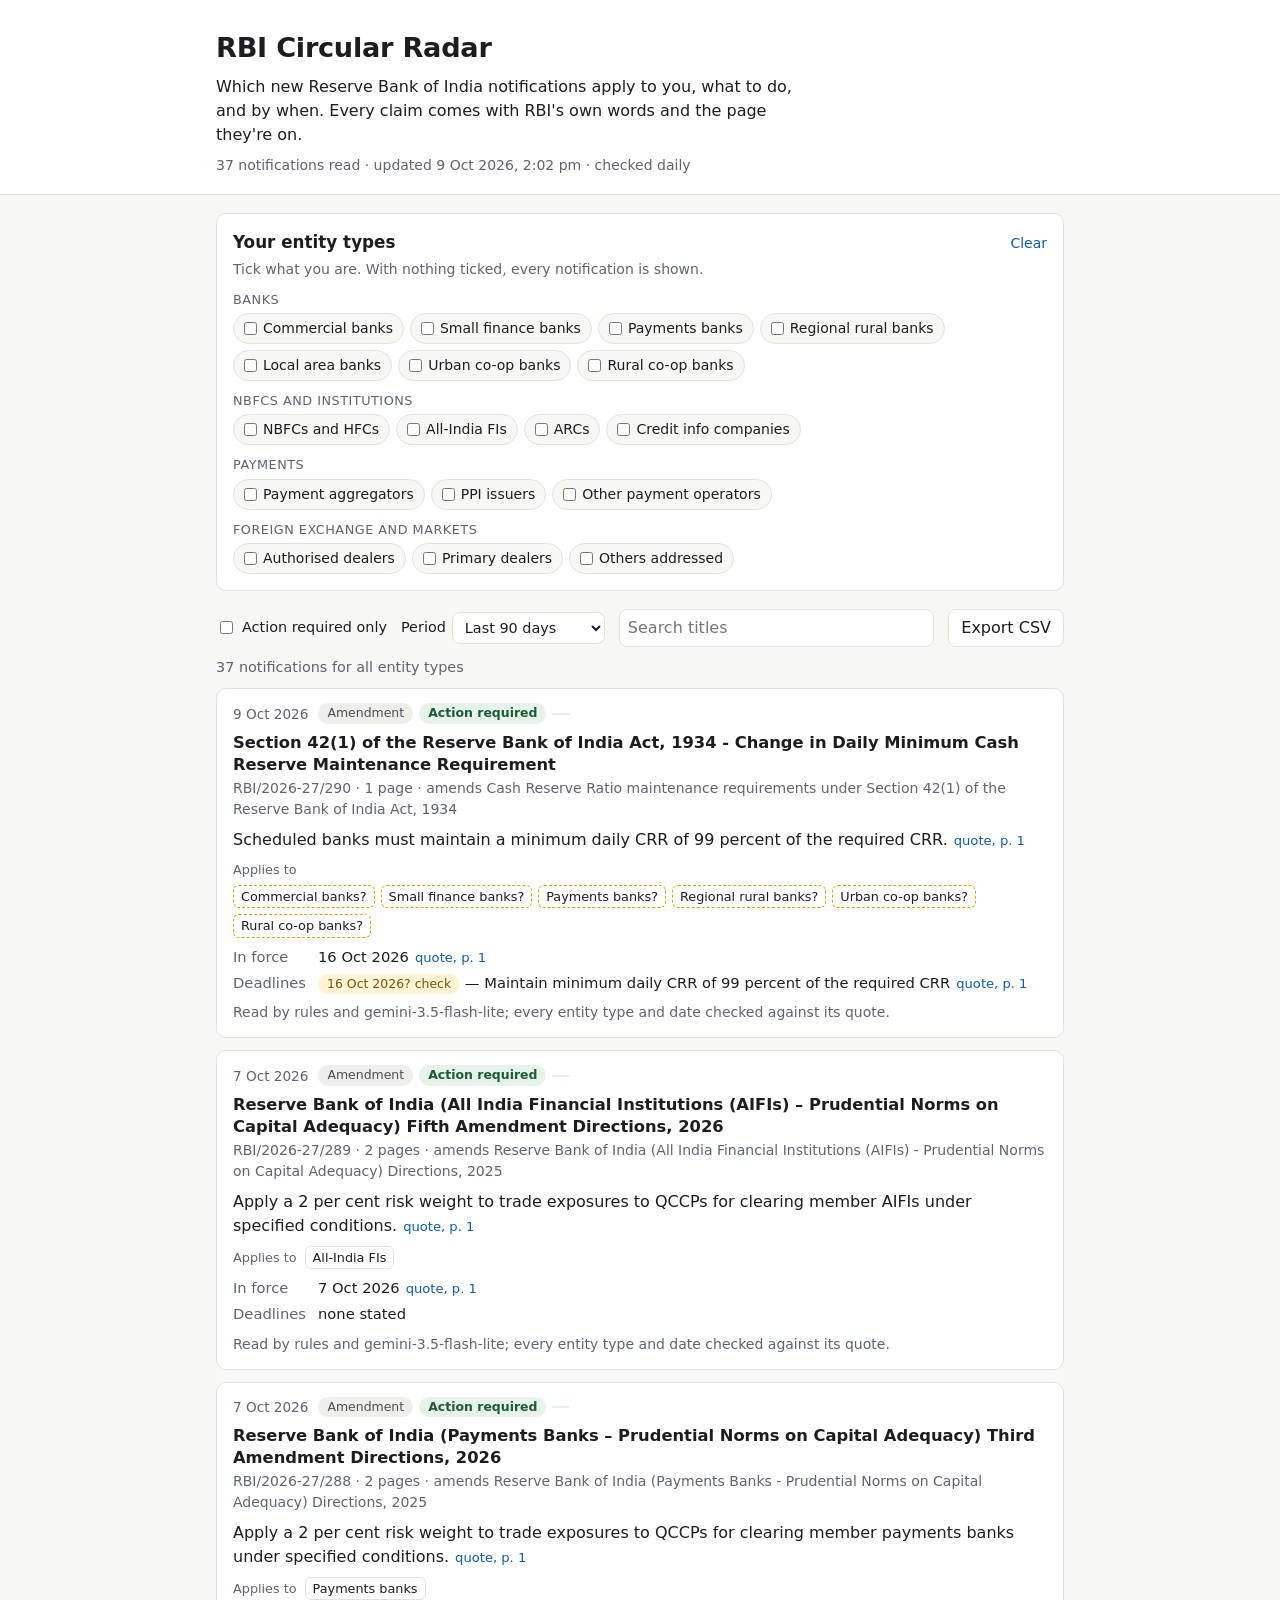
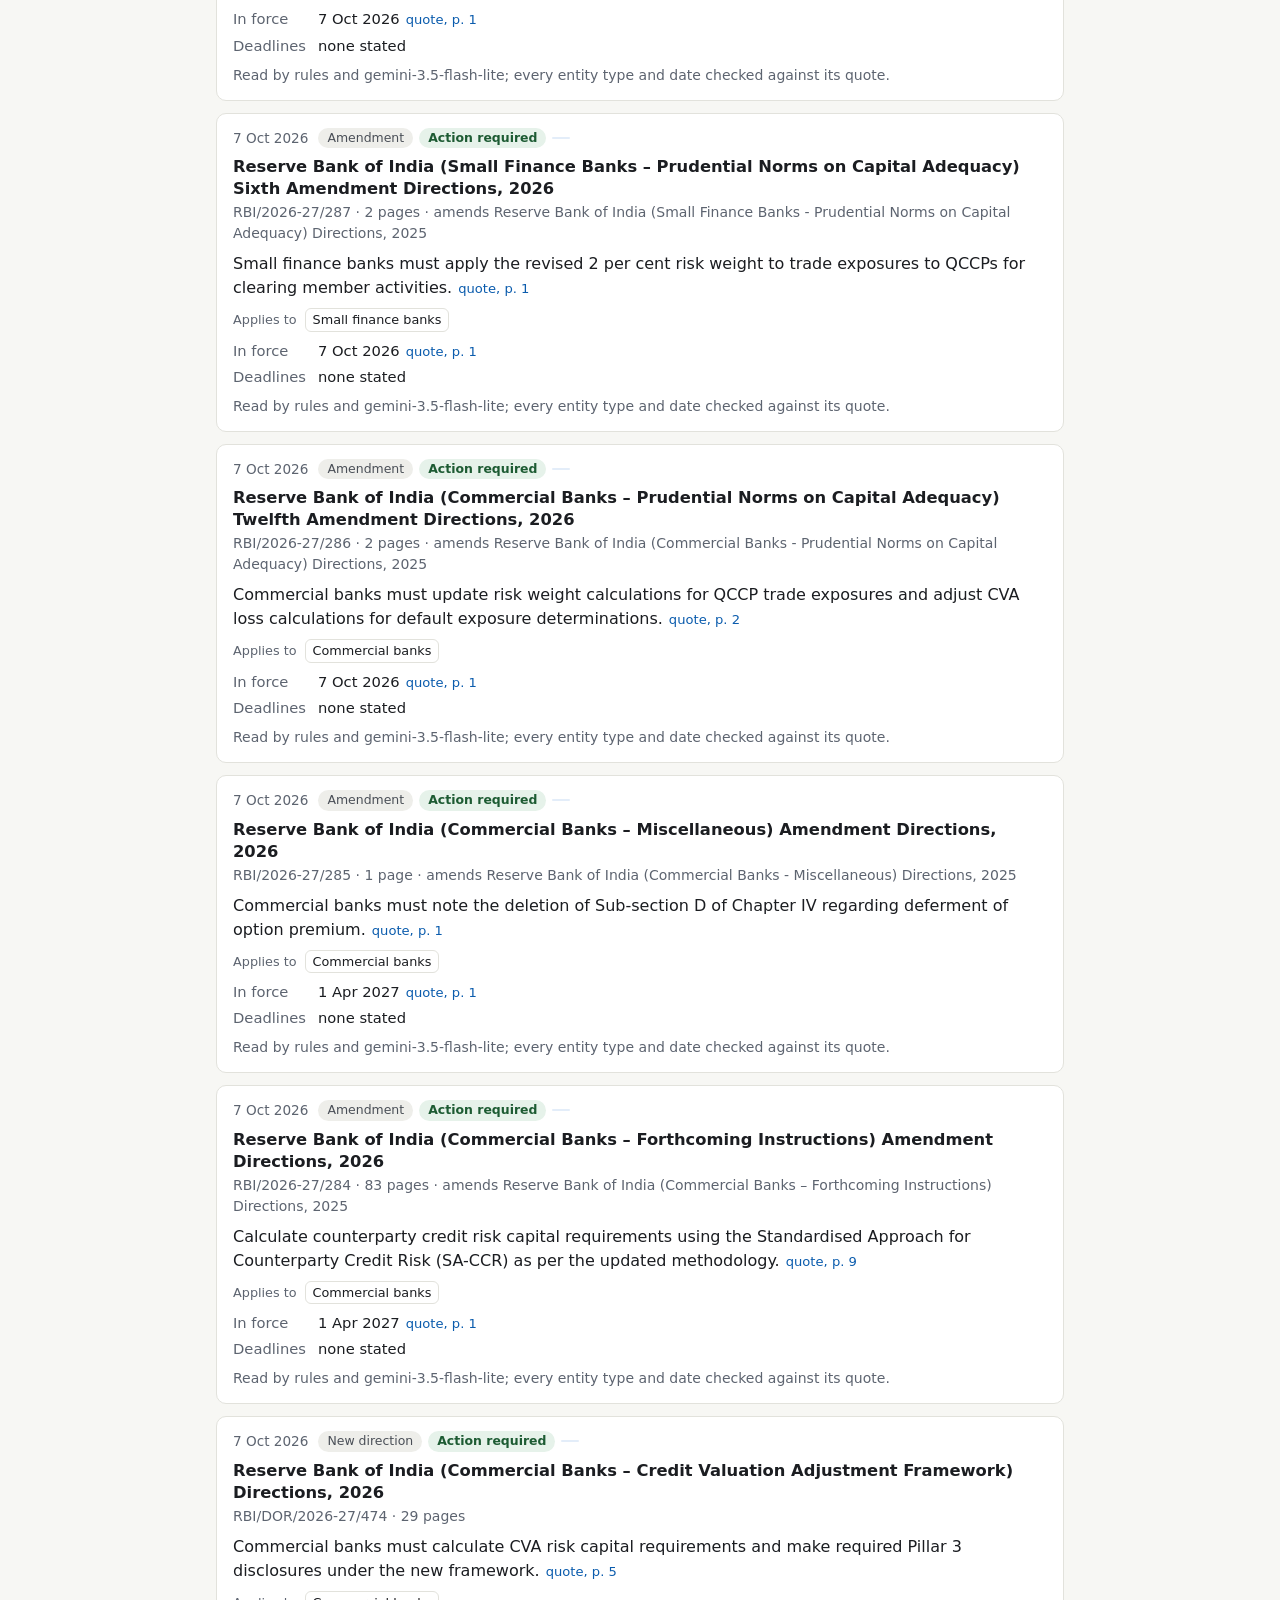
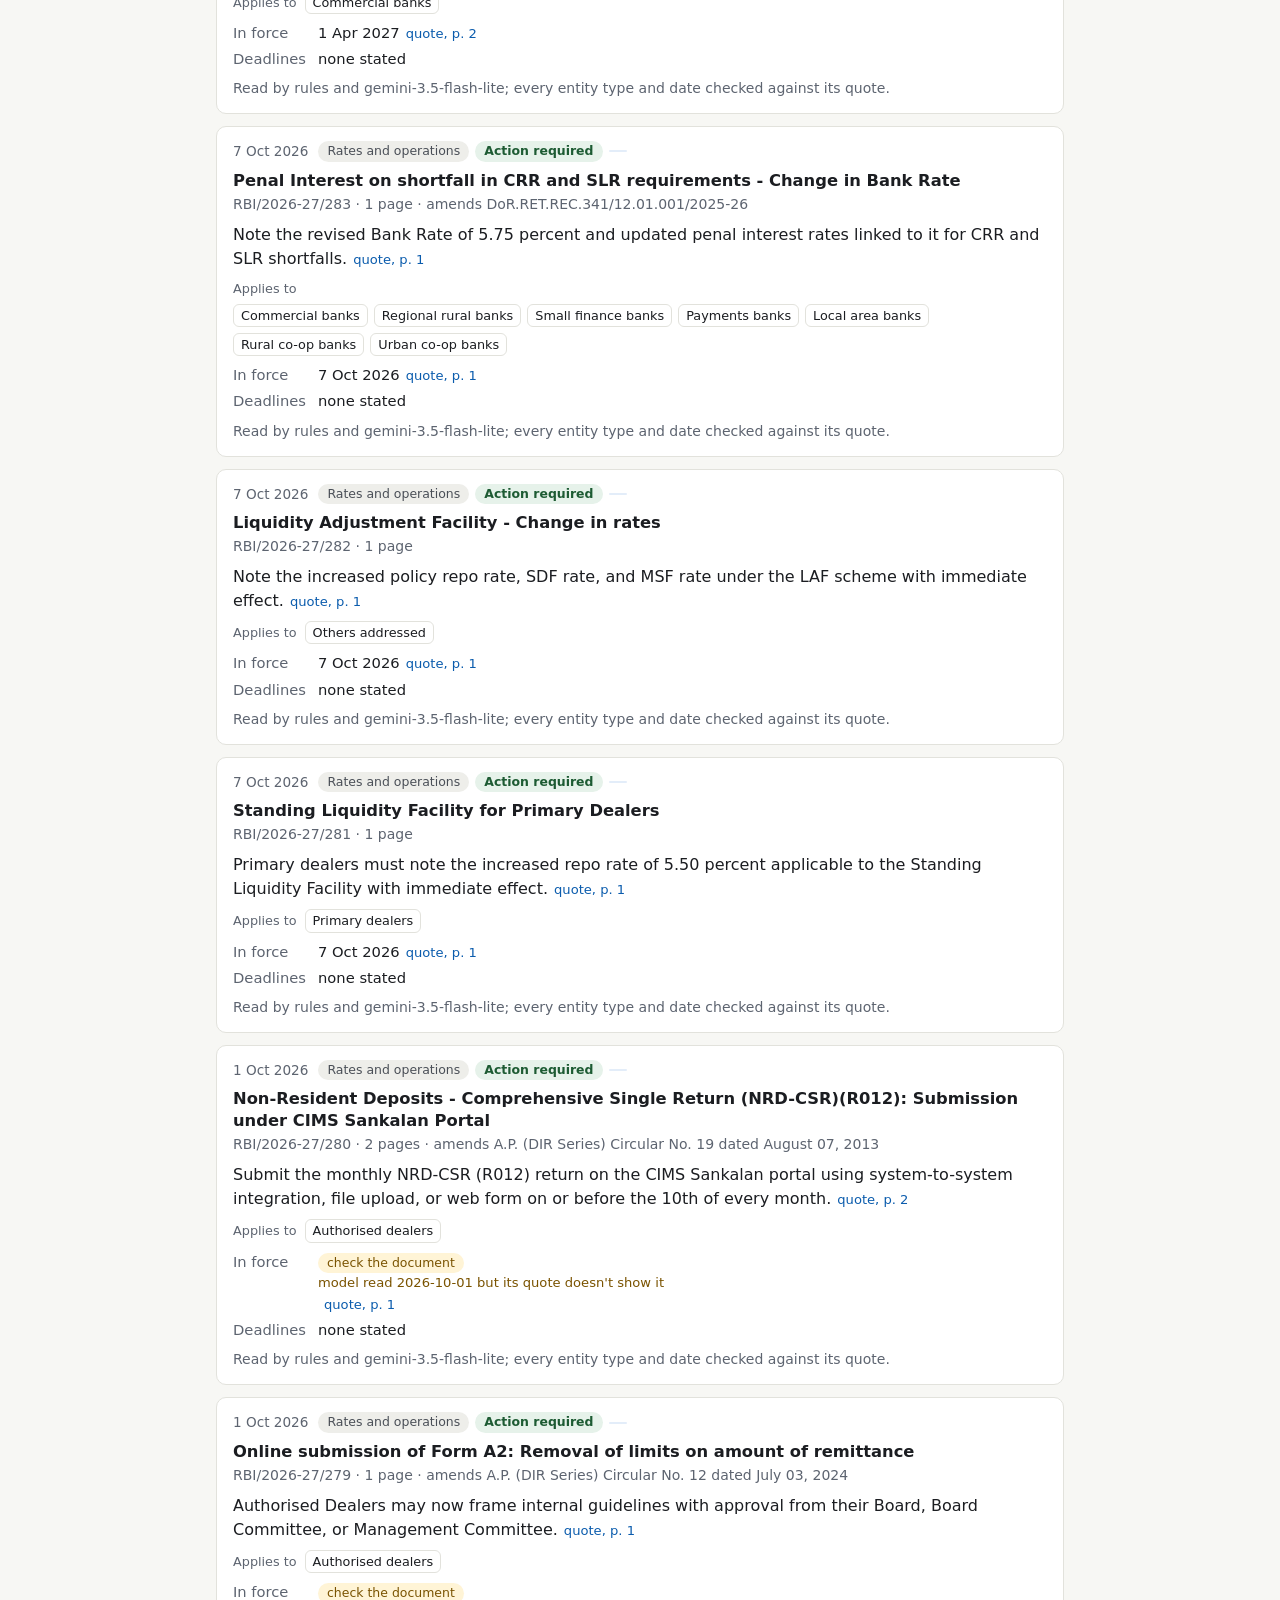
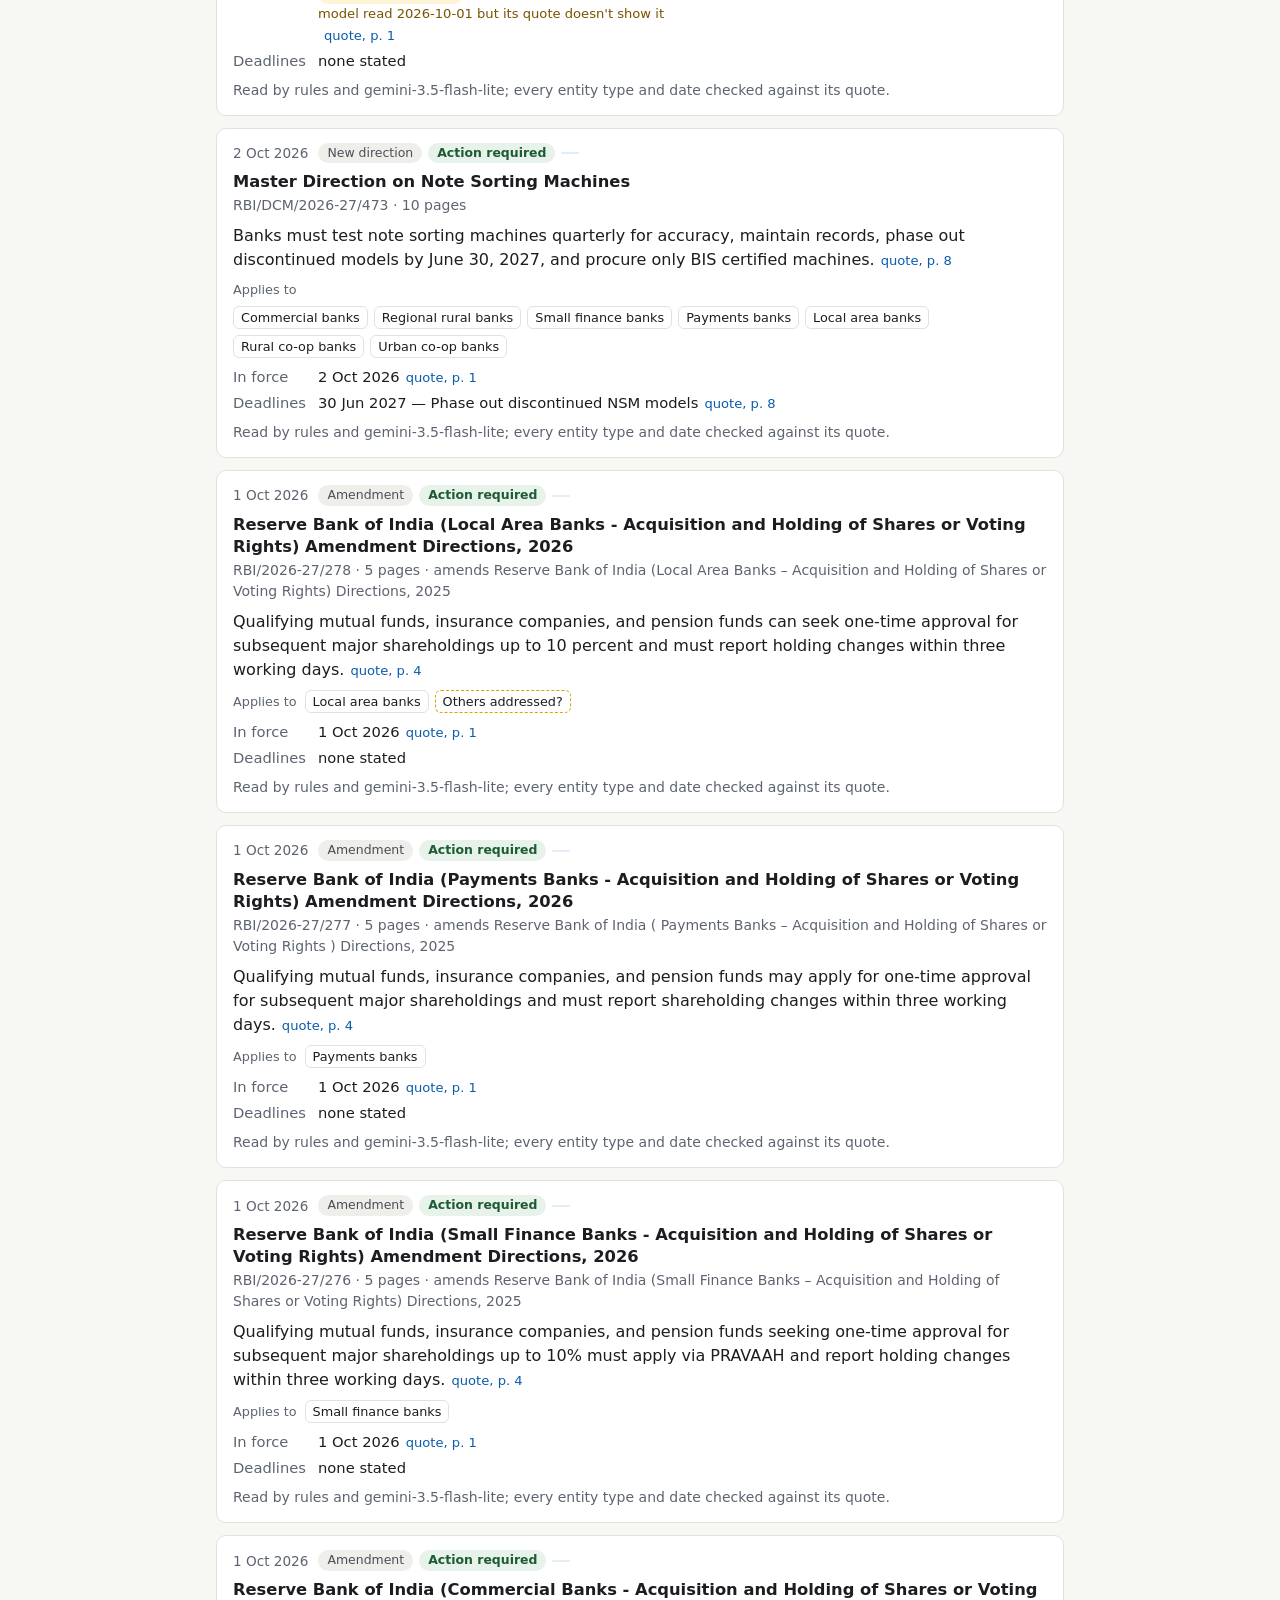
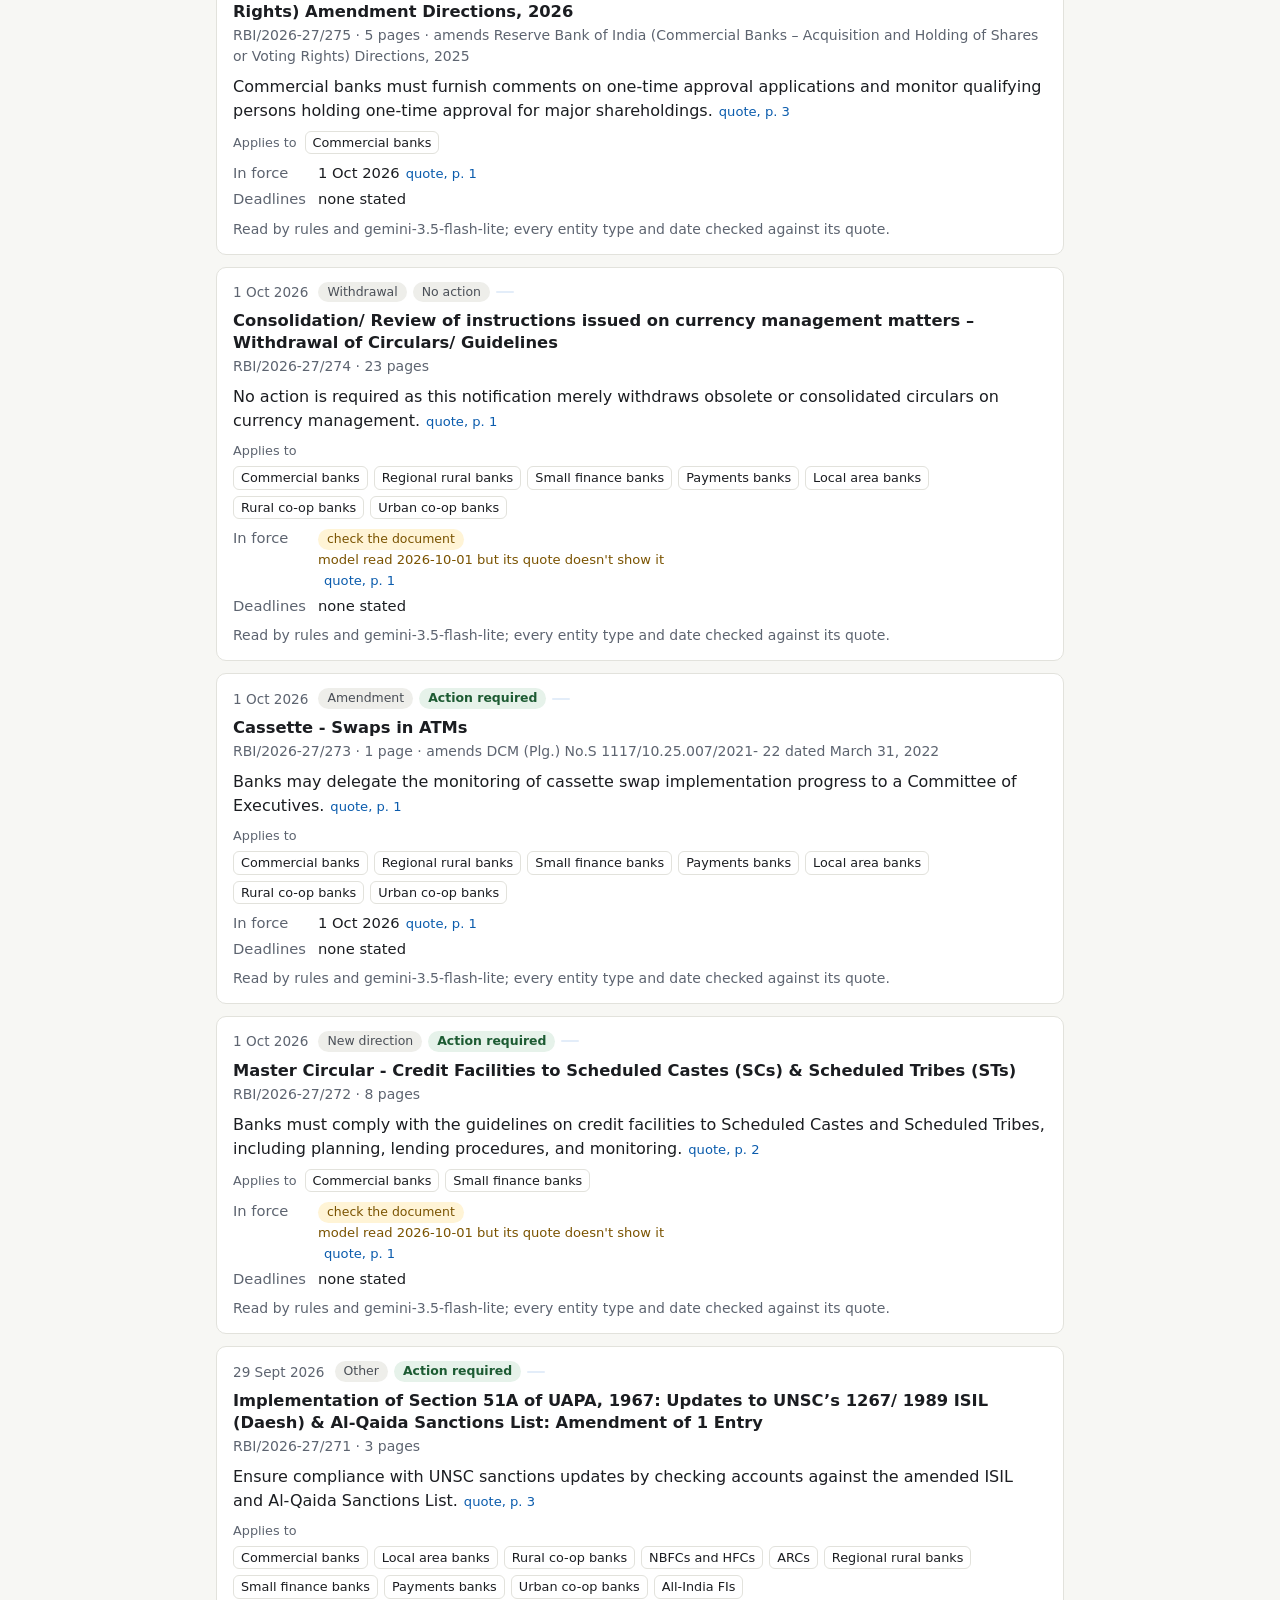
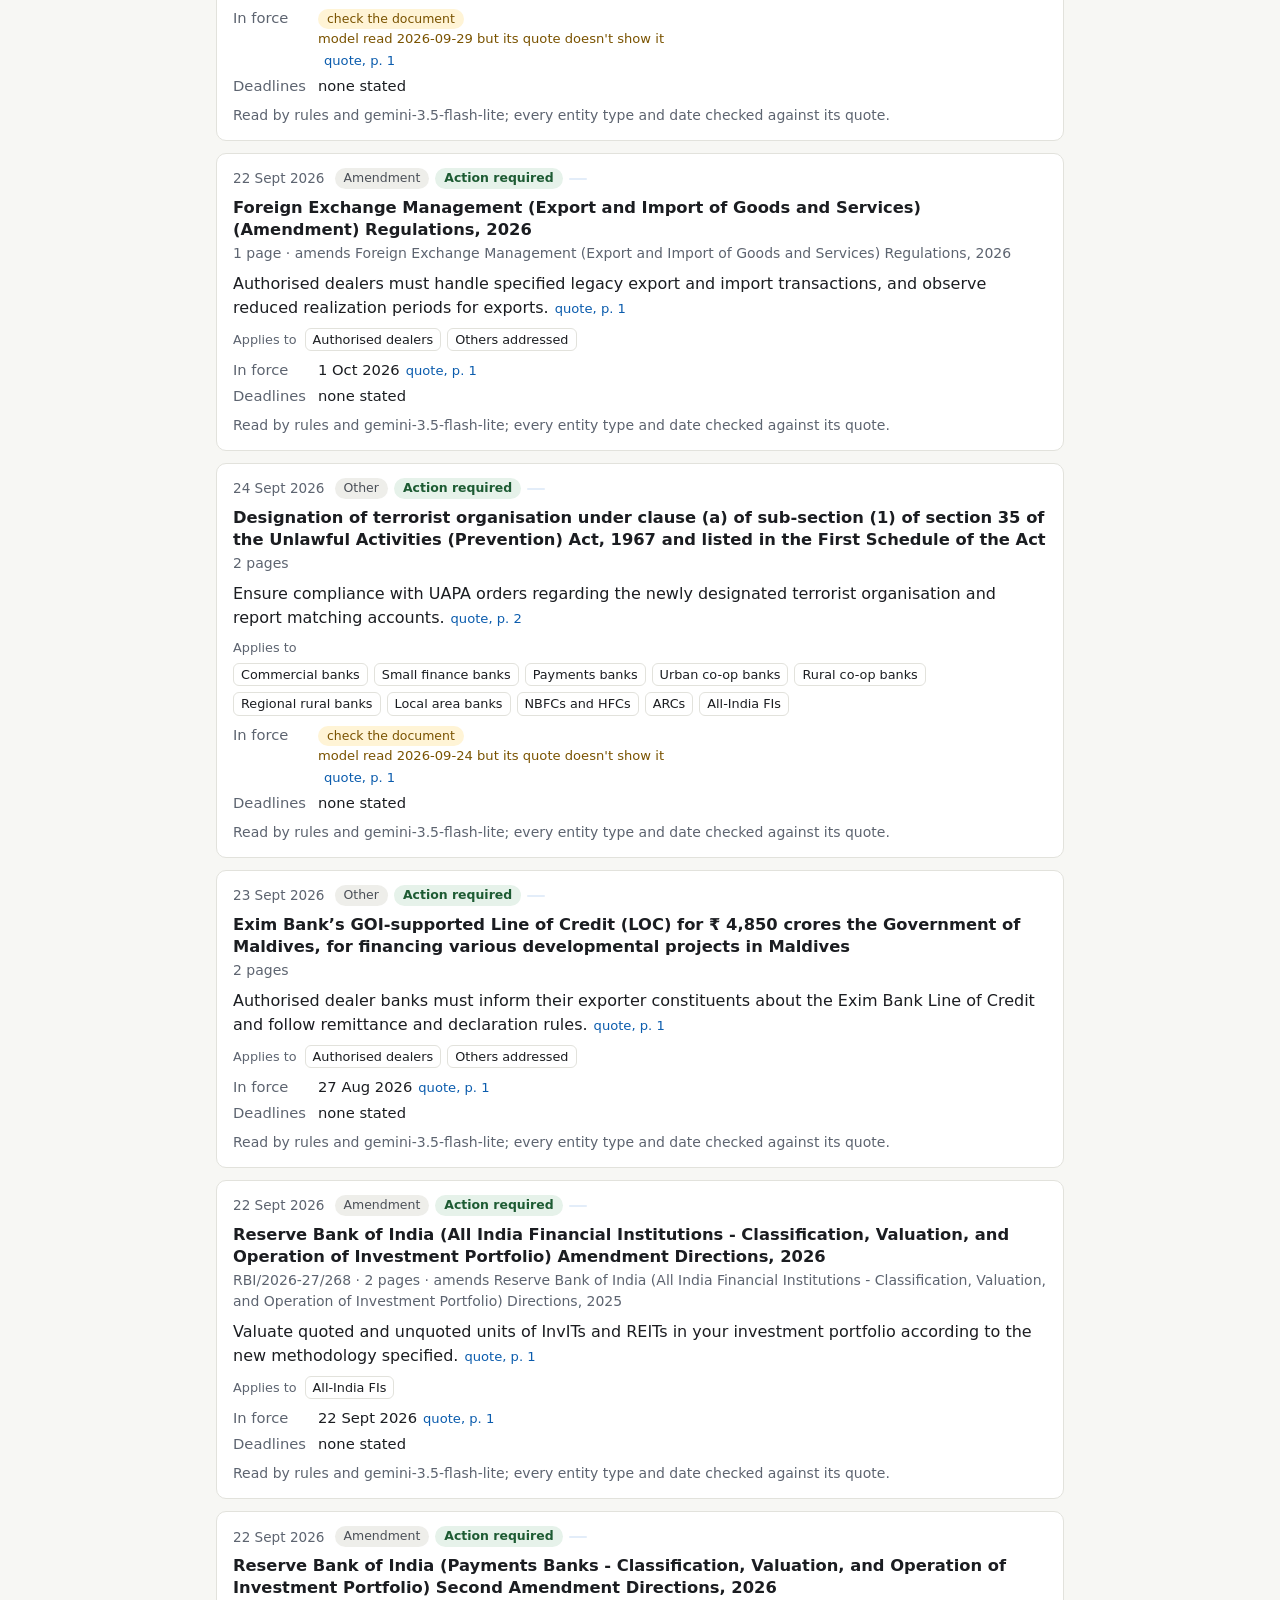
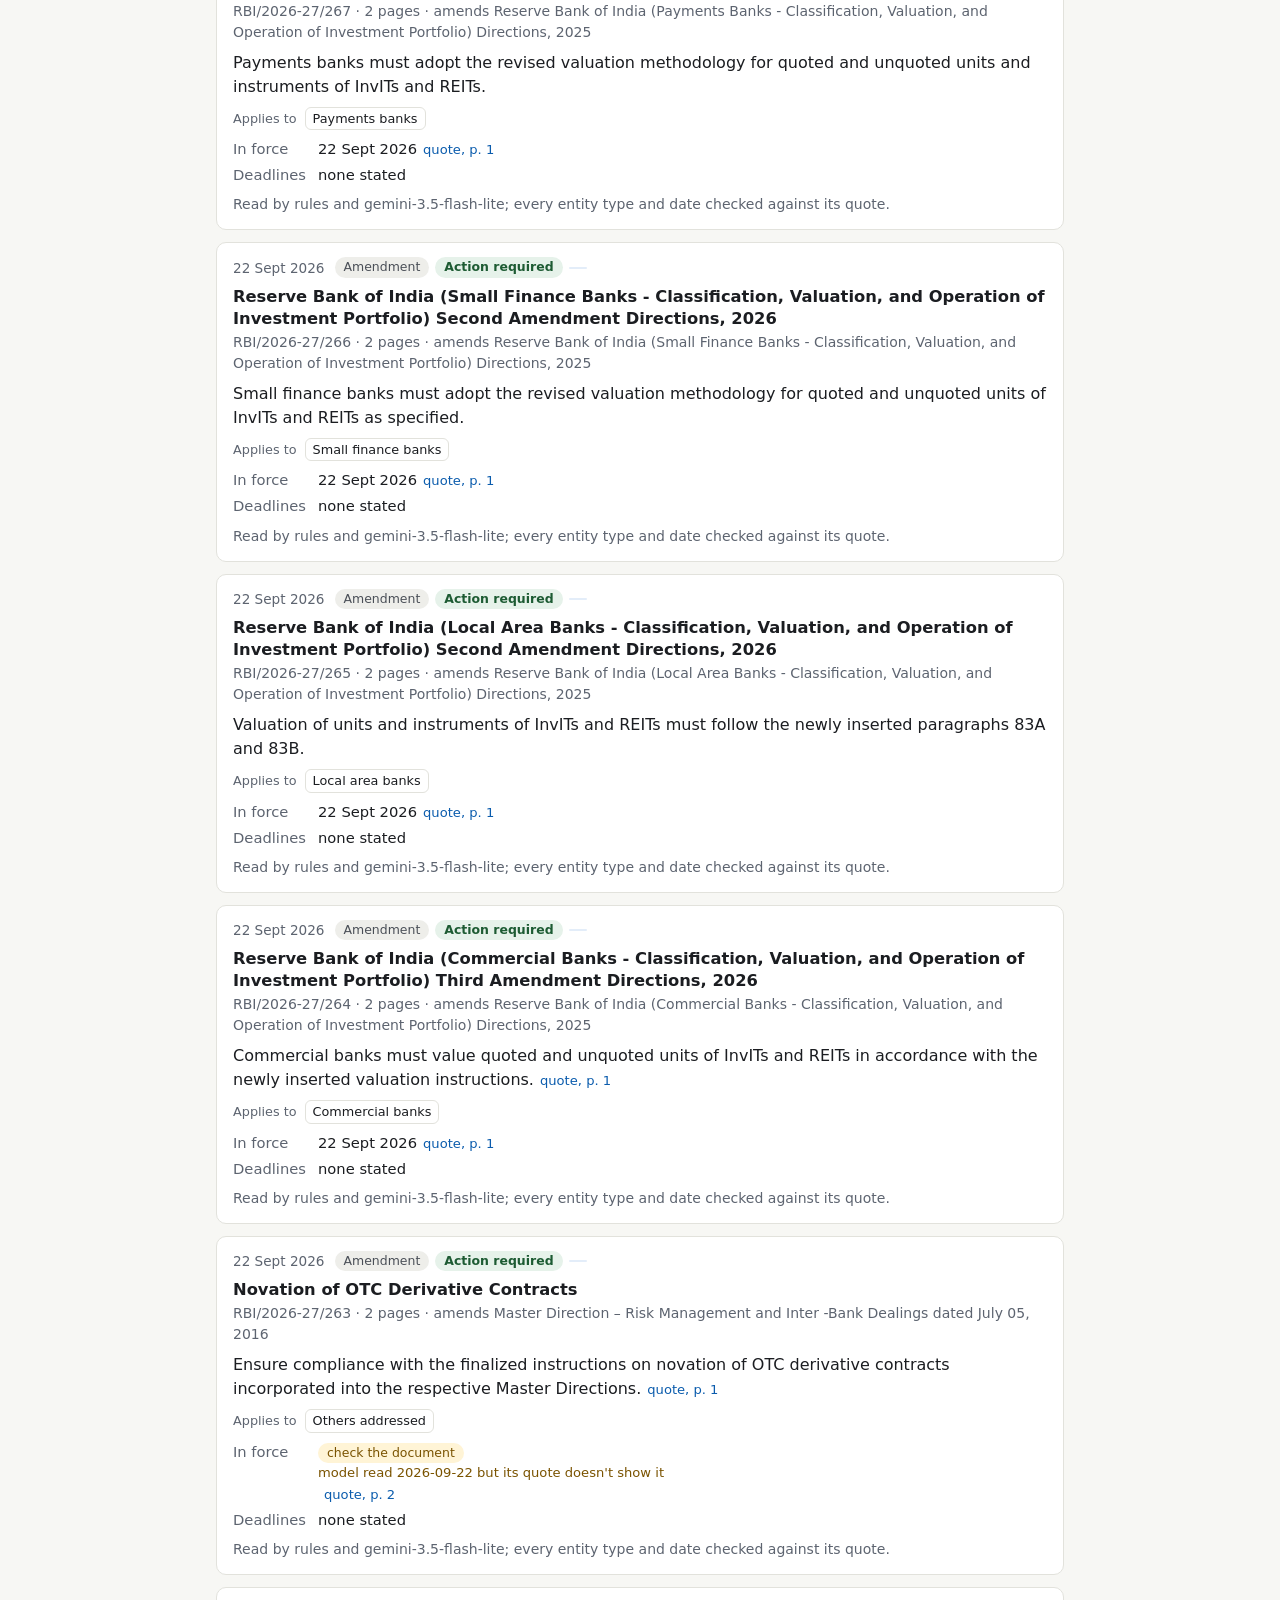
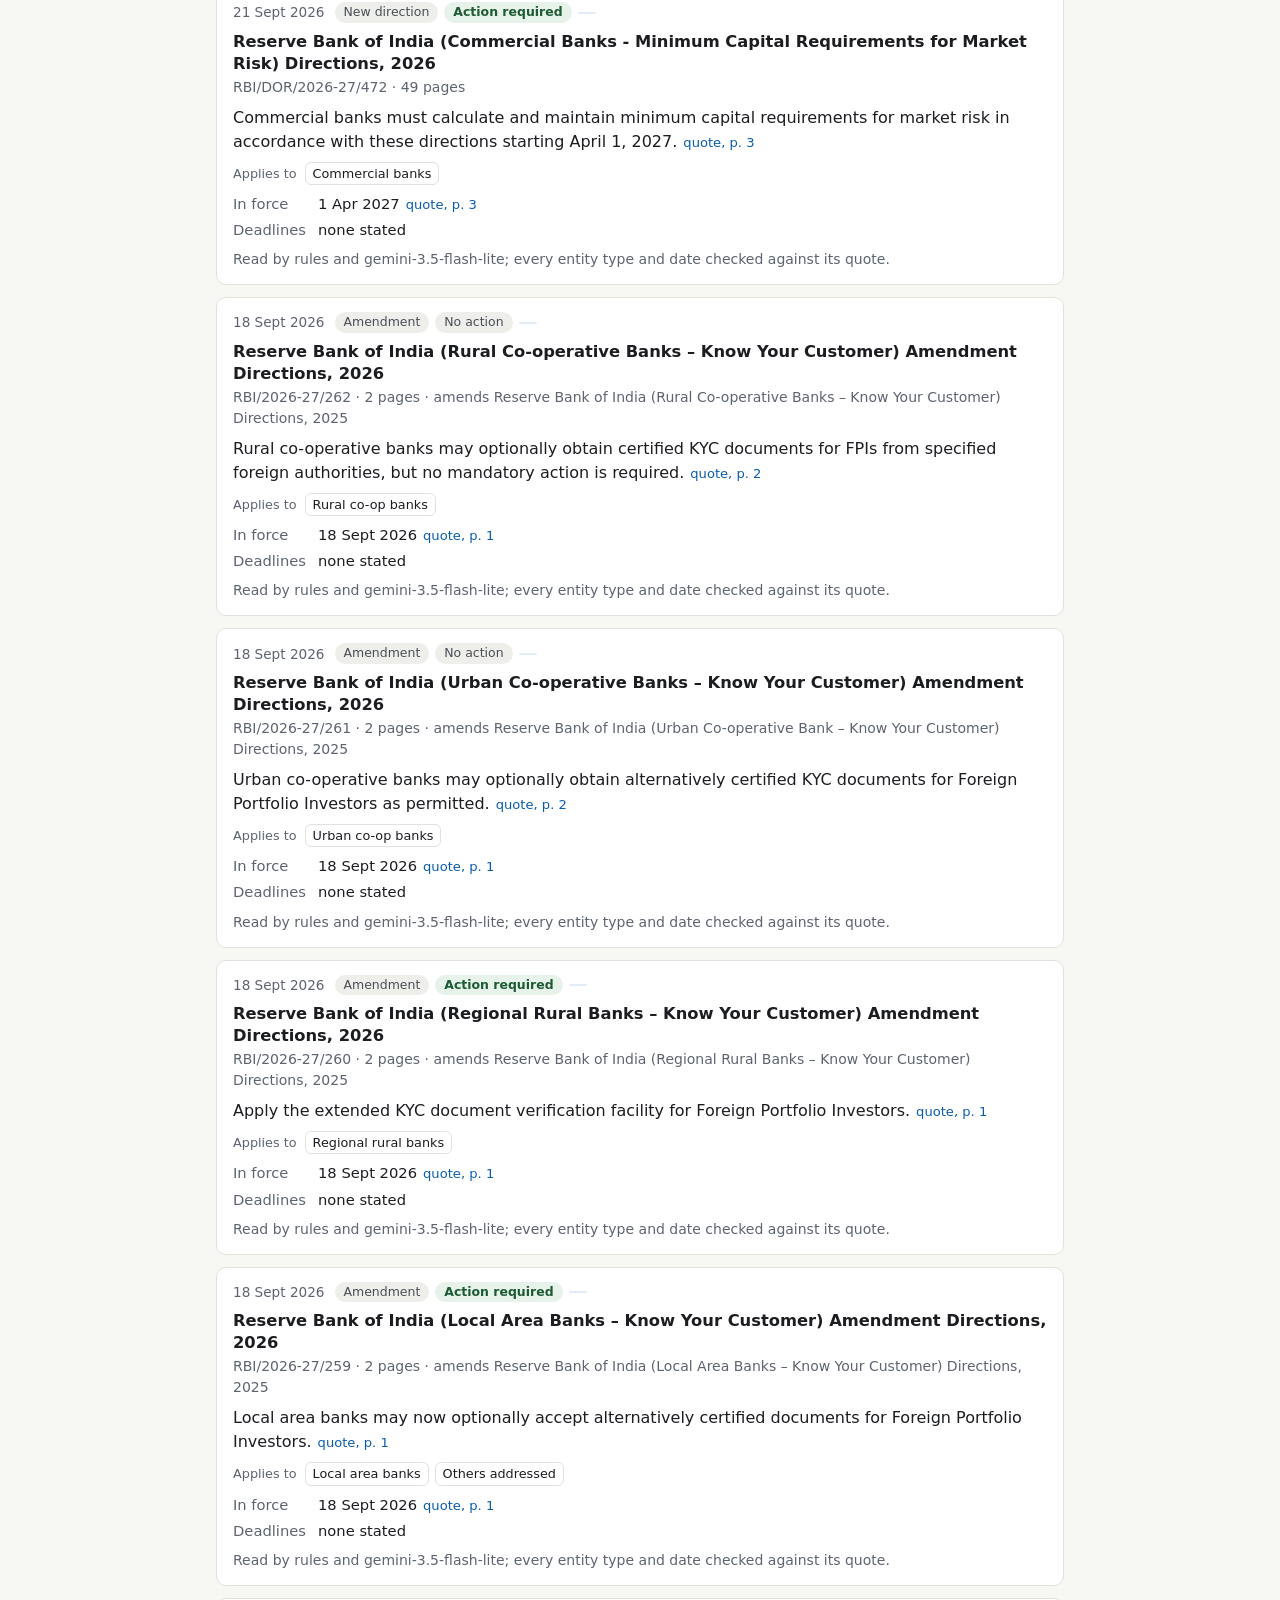
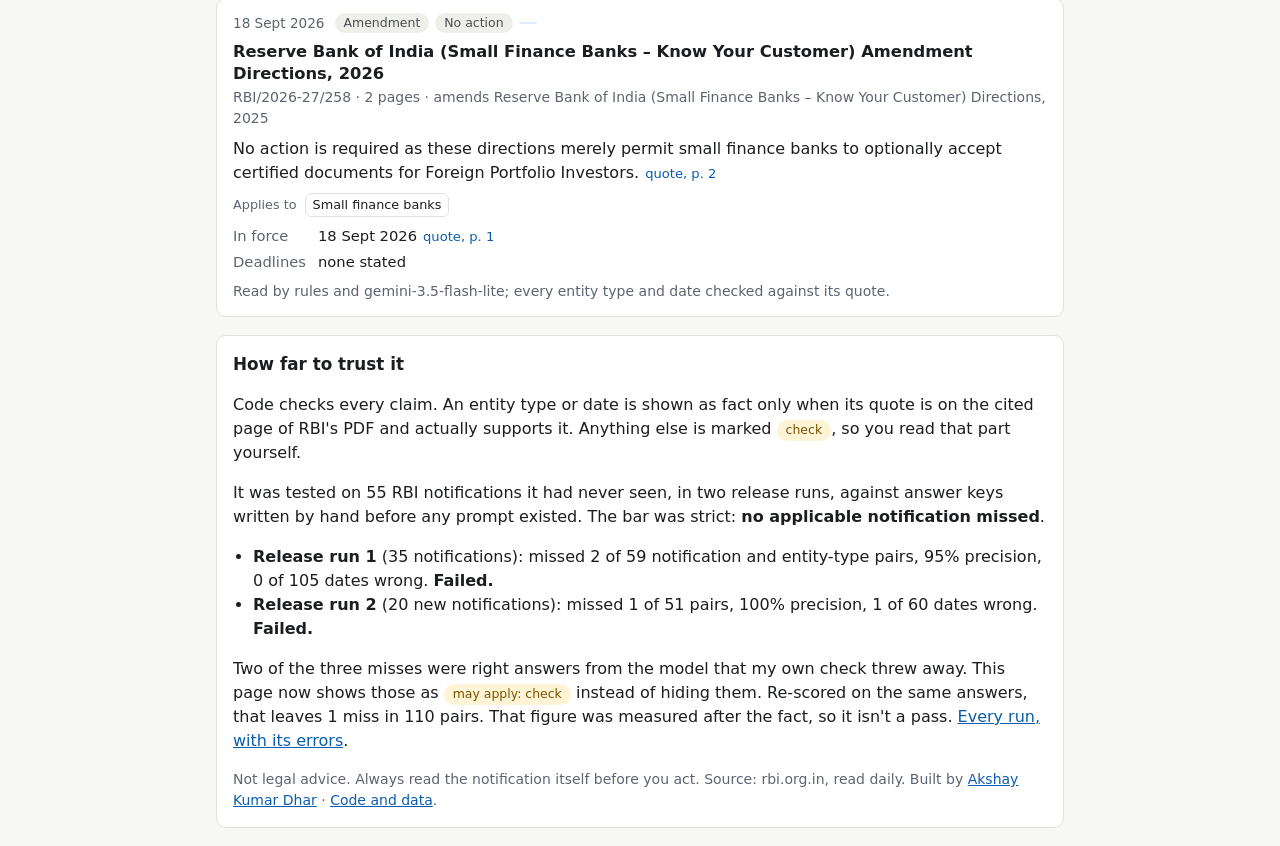
==== site/index.html @ b37b9abe "Daily digest: static site, notification feed, and a GitHub Actions job that reads RBI each morning r" ====
<!doctype html>
<html lang="en">
<head>
<meta charset="utf-8">
<meta name="viewport" content="width=device-width, initial-scale=1">
<title>RBI Circular Radar</title>
<meta name="description" content="Which new RBI notifications apply to your entity type, what to do, and by when, each with RBI's own words and page.">
<link rel="stylesheet" href="style.css">
</head>
<body>
<header class="top">
  <div class="wrap">
    <h1>RBI Circular Radar</h1>
    <p class="lede">Which new Reserve Bank of India notifications apply to you, what to do, and by when. Every claim
      comes with RBI's own words and the page they're on.</p>
    <p class="meta" id="meta">Loading…</p>
  </div>
</header>

<main class="wrap">
  <section class="panel" aria-labelledby="profile-h">
    <div class="panel-head">
      <h2 id="profile-h">Your entity types</h2>
      <button type="button" class="link" id="clear">Clear</button>
    </div>
    <p class="hint">Tick what you are. With nothing ticked, every notification is shown.</p>
    <div id="profile" class="groups"></div>
  </section>

  <section class="controls" aria-label="Filters">
    <label class="toggle"><input type="checkbox" id="action-only"> Action required only</label>
    <label>Period
      <select id="period">
        <option value="30">Last 30 days</option>
        <option value="90" selected>Last 90 days</option>
        <option value="all">Everything read</option>
      </select>
    </label>
    <input type="search" id="q" placeholder="Search titles" aria-label="Search titles">
    <button type="button" id="csv">Export CSV</button>
  </section>

  <p class="count" id="count" aria-live="polite"></p>
  <div id="list"></div>

  <section class="panel about" id="accuracy" aria-labelledby="acc-h">
    <h2 id="acc-h">How far to trust it</h2>
    <p>Code checks every claim. An entity type or date is shown as fact only when its quote is on the cited page of
      RBI's PDF and actually supports it. Anything else is marked <span class="badge check">check</span>, so you read
      that part yourself.</p>
    <p>It was tested on 55 RBI notifications it had never seen, in two release runs, against answer keys written by
      hand before any prompt existed. The bar was strict: <strong>no applicable notification missed</strong>.</p>
    <ul>
      <li><strong>Release run 1</strong> (35 notifications): missed 2 of 59 notification and entity-type pairs, 95% precision,
        0 of 105 dates wrong. <strong>Failed.</strong></li>
      <li><strong>Release run 2</strong> (20 new notifications): missed 1 of 51 pairs, 100% precision, 1 of 60 dates
        wrong. <strong>Failed.</strong></li>
    </ul>
    <p>Two of the three misses were right answers from the model that my own check threw away. This page now shows
      those as <span class="badge check">may apply: check</span> instead of hiding them. Re-scored on the same answers,
      that leaves 1 miss in 110 pairs. That figure was measured after the fact, so it isn't a pass.
      <a href="https://github.com/AKSHAYKUMARDHAR/RBI-Circular-Radar/blob/main/eval/RUNS.md">Every run, with its errors</a>.</p>
    <p class="small">Not legal advice. Always read the notification itself before you act. Source: rbi.org.in, read daily.
      Built by <a href="https://akshaykumardhar.github.io/">Akshay Kumar Dhar</a> ·
      <a href="https://github.com/AKSHAYKUMARDHAR/RBI-Circular-Radar">Code and data</a>.</p>
  </section>
</main>

<template id="card">
  <article class="card">
    <div class="card-top">
      <time class="date"></time>
      <span class="badge kind"></span>
      <span class="badge act"></span>
      <span class="badge you" hidden></span>
    </div>
    <h3><a class="title" target="_blank" rel="noopener"></a></h3>
    <p class="rbino"></p>
    <div class="action"></div>
    <div class="applies"><span class="lbl">Applies to</span><span class="chips"></span></div>
    <dl class="dates"></dl>
    <p class="src"></p>
  </article>
</template>

<script src="app.js"></script>
</body>
</html>
---- site/style.css ----
:root {
  --bg: #f7f7f4;
  --surface: #ffffff;
  --ink: #1b1d21;
  --muted: #5d6470;
  --line: #e2e2dc;
  --accent: #0b5cad;
  --ok-bg: #e6f2ea; --ok-ink: #1d5b33;
  --warn-bg: #fff4d6; --warn-ink: #7a5300; --warn-line: #d9a400;
  --no-bg: #eeeeea; --no-ink: #4a4f57;
  --you-bg: #e3edf9; --you-ink: #0b4a8c;
  --radius: 10px;
}
@media (prefers-color-scheme: dark) {
  :root:not([data-theme="light"]) {
    --bg: #14161a; --surface: #1c1f24; --ink: #e9eaec; --muted: #a3a9b3; --line: #2e323a; --accent: #6aa8ec;
    --ok-bg: #173323; --ok-ink: #9fd8b1; --warn-bg: #3a2f10; --warn-ink: #f2cf72; --warn-line: #a17b12;
    --no-bg: #262a31; --no-ink: #c2c7cf; --you-bg: #16304d; --you-ink: #a9cbf2;
  }
}
:root[data-theme="dark"] {
  --bg: #14161a; --surface: #1c1f24; --ink: #e9eaec; --muted: #a3a9b3; --line: #2e323a; --accent: #6aa8ec;
  --ok-bg: #173323; --ok-ink: #9fd8b1; --warn-bg: #3a2f10; --warn-ink: #f2cf72; --warn-line: #a17b12;
  --no-bg: #262a31; --no-ink: #c2c7cf; --you-bg: #16304d; --you-ink: #a9cbf2;
}
* { box-sizing: border-box; }
html { -webkit-text-size-adjust: 100%; }
body { margin: 0; background: var(--bg); color: var(--ink);
  font: 16px/1.5 system-ui, -apple-system, "Segoe UI", Roboto, sans-serif; }
a { color: var(--accent); }
.wrap { max-width: 880px; margin: 0 auto; padding: 0 16px; }
.top { background: var(--surface); border-bottom: 1px solid var(--line); padding: 28px 0 18px; }
h1 { margin: 0 0 6px; font-size: 1.7rem; letter-spacing: -0.01em; }
.lede { margin: 0 0 8px; max-width: 60ch; }
.meta, .hint, .small, .rbino, .src { color: var(--muted); font-size: 0.875rem; margin: 0; }
h2 { font-size: 1.05rem; margin: 0; }
.panel { background: var(--surface); border: 1px solid var(--line); border-radius: var(--radius); padding: 16px; margin: 18px 0; }
.panel-head { display: flex; justify-content: space-between; align-items: baseline; gap: 8px; margin-bottom: 4px; }
.groups { display: grid; gap: 10px; margin-top: 10px; }
.group-name { font-size: 0.8rem; text-transform: uppercase; letter-spacing: 0.04em; color: var(--muted); margin: 0 0 4px; }
.pick { display: flex; flex-wrap: wrap; gap: 6px; }
.pick label { display: inline-flex; align-items: center; gap: 6px; border: 1px solid var(--line); border-radius: 999px;
  padding: 4px 10px; font-size: 0.875rem; cursor: pointer; background: var(--bg); }
.pick input { margin: 0; accent-color: var(--accent); }
.pick label:has(input:checked) { background: var(--you-bg); color: var(--you-ink); border-color: transparent; }
button { font: inherit; border: 1px solid var(--line); background: var(--surface); color: var(--ink); border-radius: 8px;
  padding: 6px 12px; cursor: pointer; }
button:hover { border-color: var(--accent); }
button.link { border: 0; padding: 0; background: none; color: var(--accent); font-size: 0.875rem; }
.controls { display: flex; flex-wrap: wrap; gap: 10px 14px; align-items: center; margin: 4px 0 6px; }
.controls label { font-size: 0.9rem; display: inline-flex; gap: 6px; align-items: center; }
select, input[type="search"] { font: inherit; padding: 6px 8px; border: 1px solid var(--line); border-radius: 8px;
  background: var(--surface); color: var(--ink); }
input[type="search"] { flex: 1 1 180px; min-width: 0; }
.count { color: var(--muted); font-size: 0.9rem; margin: 10px 0; }
.card { background: var(--surface); border: 1px solid var(--line); border-radius: var(--radius); padding: 14px 16px; margin: 0 0 12px; }
.card.mine { border-left: 4px solid var(--accent); }
.card-top { display: flex; flex-wrap: wrap; gap: 6px; align-items: center; font-size: 0.85rem; }
.date { color: var(--muted); margin-right: 4px; }
.badge { display: inline-block; border-radius: 999px; padding: 1px 9px; font-size: 0.78rem; background: var(--no-bg); color: var(--no-ink); }
.badge.yes { background: var(--ok-bg); color: var(--ok-ink); font-weight: 600; }
.badge.check { background: var(--warn-bg); color: var(--warn-ink); }
.badge.you { background: var(--you-bg); color: var(--you-ink); font-weight: 600; }
.card h3 { font-size: 1.02rem; margin: 8px 0 2px; line-height: 1.35; overflow-wrap: anywhere; }
.card h3 a { color: var(--ink); text-decoration: none; }
.card h3 a:hover { text-decoration: underline; }
.action { margin: 8px 0; }
.applies { display: flex; flex-wrap: wrap; gap: 6px; align-items: center; margin: 8px 0; }
.lbl { font-size: 0.8rem; color: var(--muted); margin-right: 2px; }
.chips { display: flex; flex-wrap: wrap; gap: 6px; }
.chip { font-size: 0.8rem; border: 1px solid var(--line); border-radius: 6px; padding: 1px 7px; }
.chip.mine { background: var(--you-bg); color: var(--you-ink); border-color: transparent; }
.chip.check { border-style: dashed; border-color: var(--warn-line); }
.dates { display: grid; grid-template-columns: max-content 1fr; gap: 4px 12px; margin: 8px 0; font-size: 0.92rem; }
.dates dt { color: var(--muted); }
.dates dd { margin: 0; overflow-wrap: anywhere; }
details { display: inline; }
details summary { display: inline; cursor: pointer; color: var(--accent); font-size: 0.82rem; margin-left: 6px; list-style: none; }
details summary::-webkit-details-marker { display: none; }
details[open] summary { margin-right: 6px; }
.quote { display: block; margin: 6px 0 2px; padding: 6px 10px; border-left: 3px solid var(--line); color: var(--muted);
  font-size: 0.86rem; background: var(--bg); border-radius: 0 6px 6px 0; }
.note { display: block; font-size: 0.82rem; color: var(--warn-ink); }
.about ul { padding-left: 20px; }
.empty { padding: 24px; text-align: center; color: var(--muted); }
@media (max-width: 520px) {
  h1 { font-size: 1.45rem; }
  .dates { grid-template-columns: 1fr; }
  .dates dt { margin-top: 4px; }
}
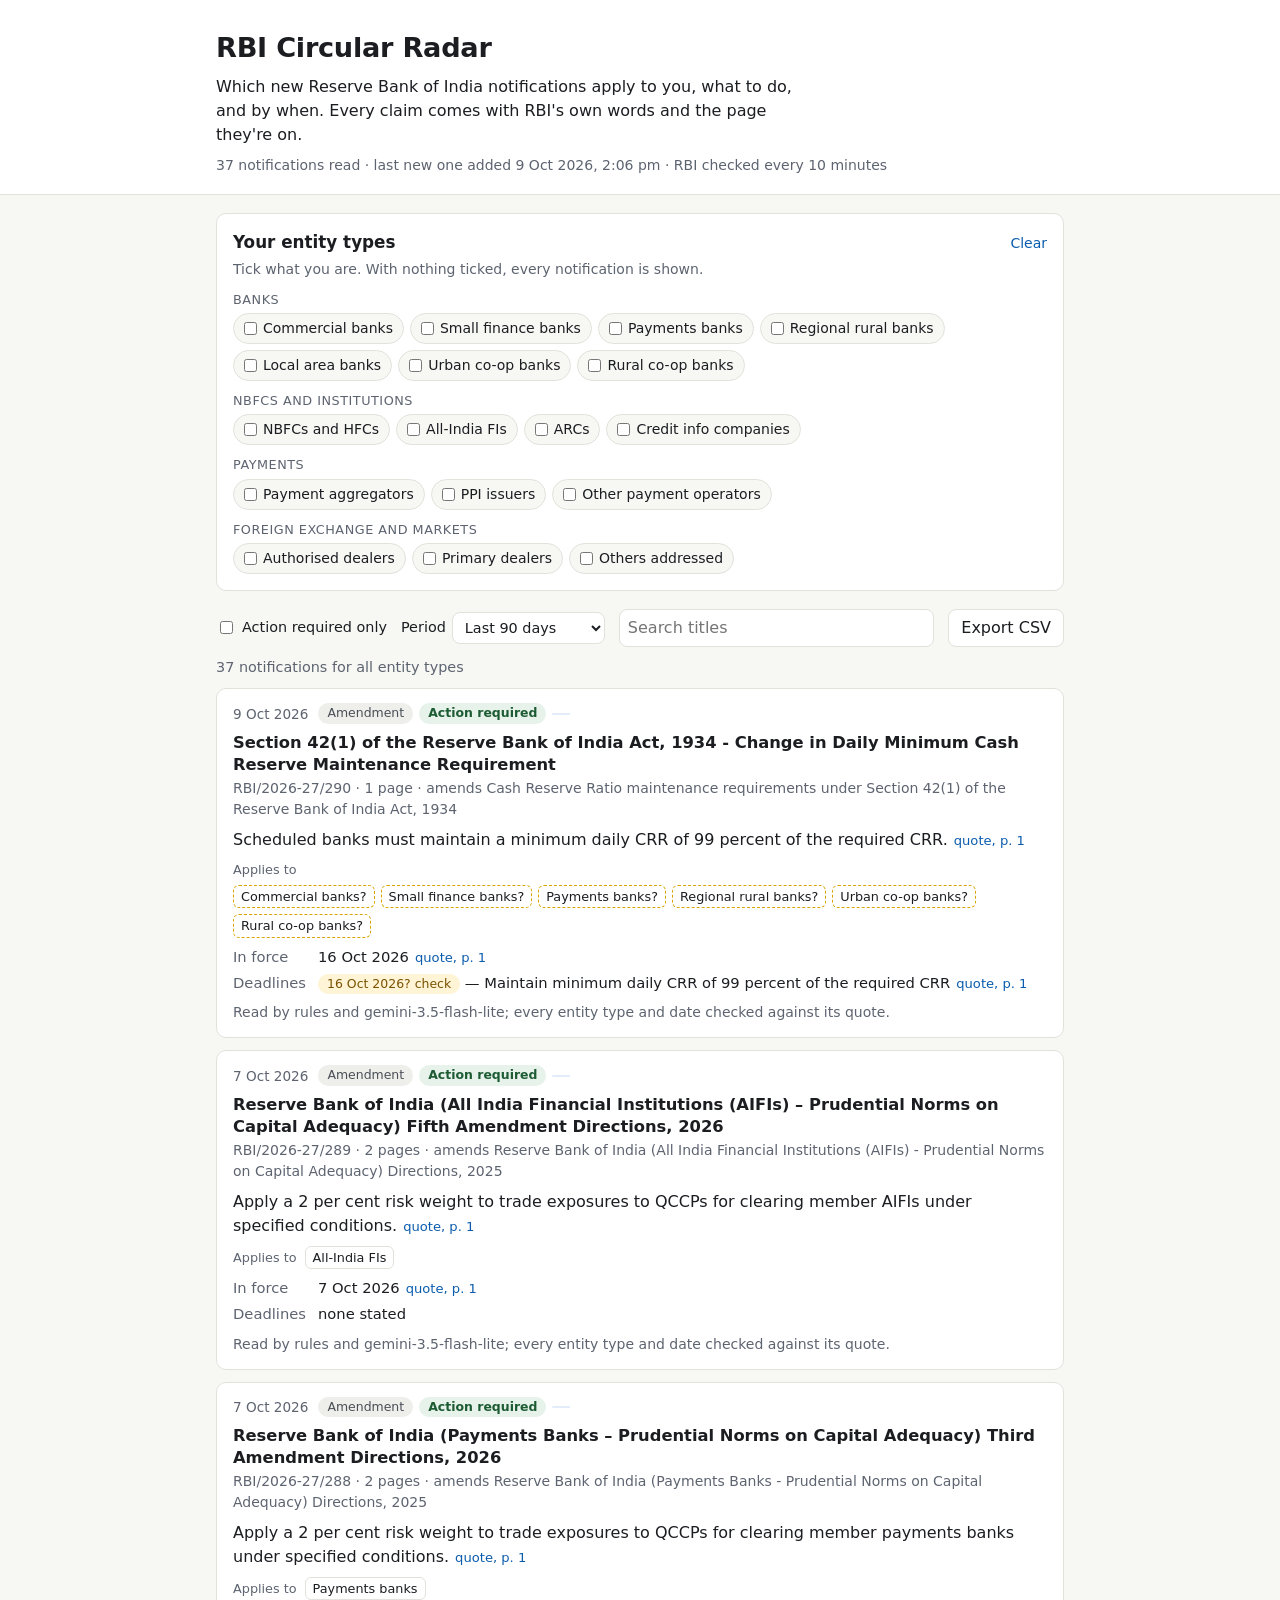
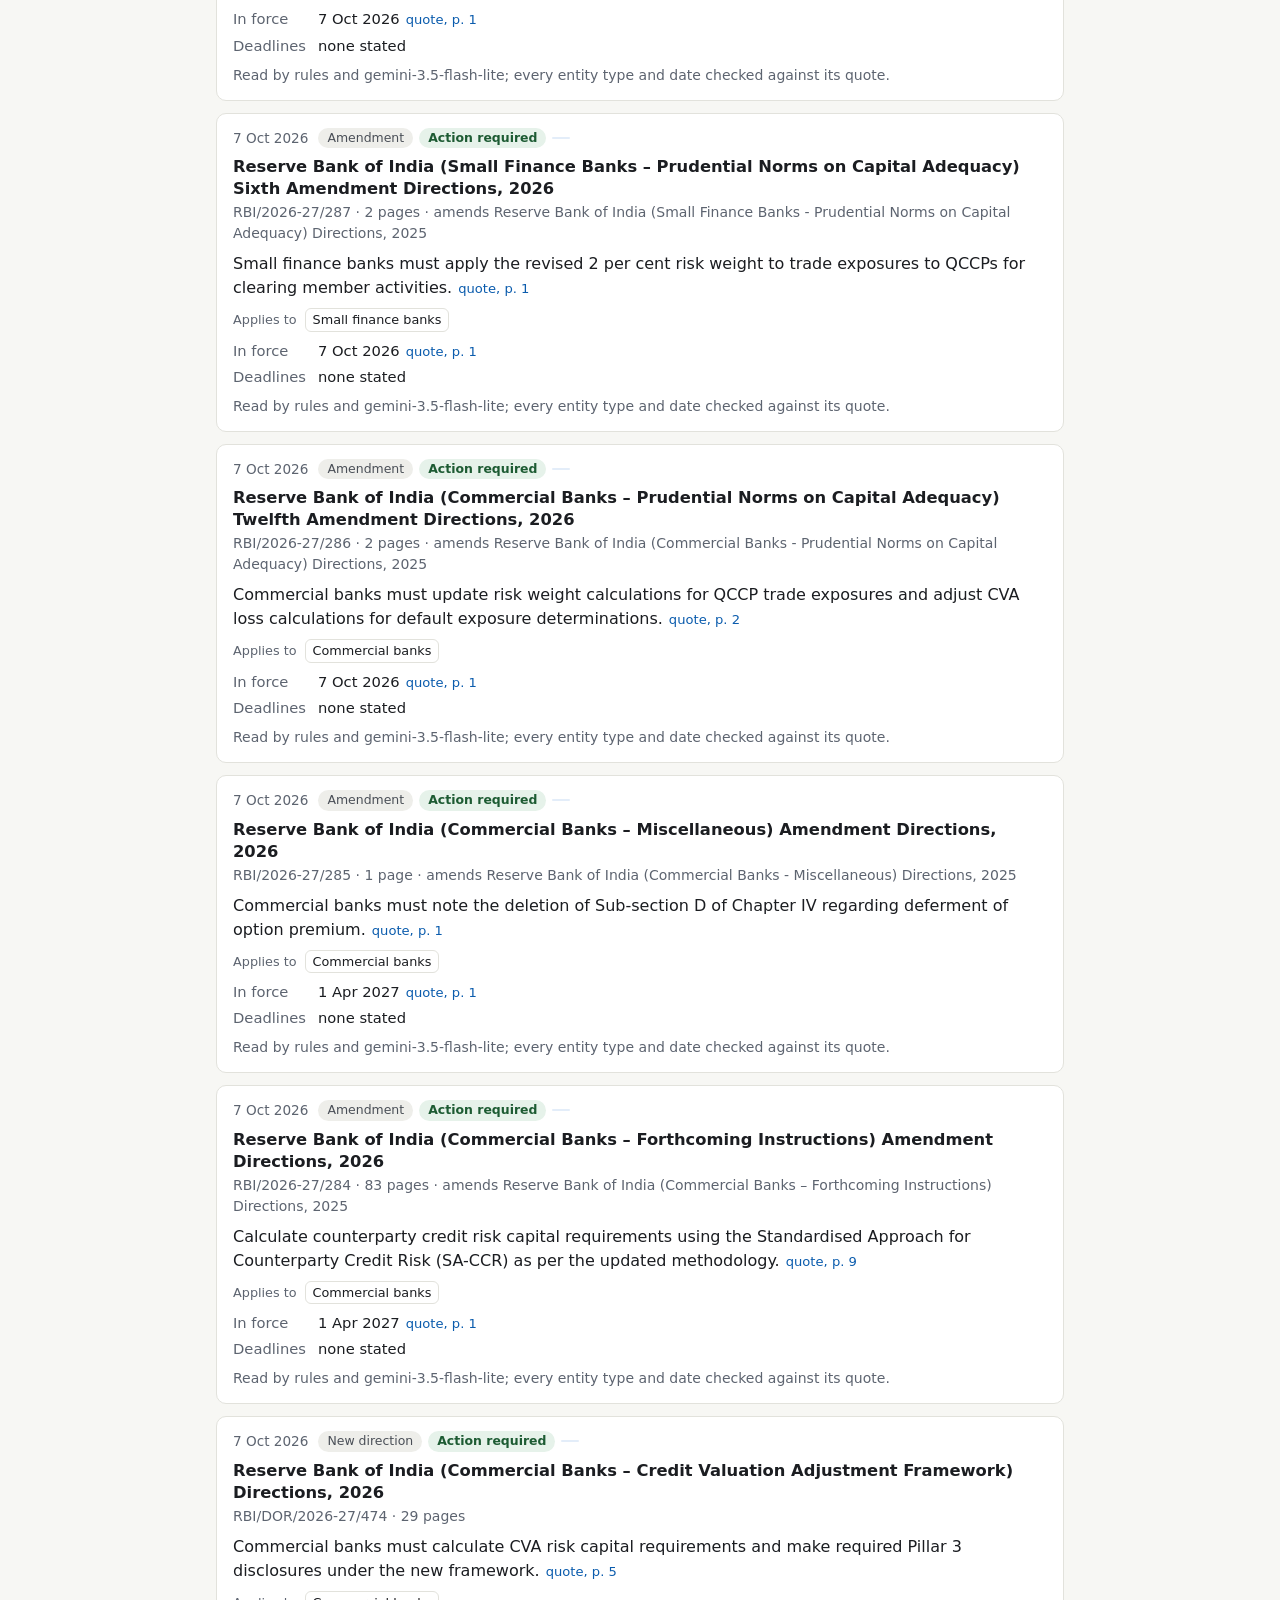
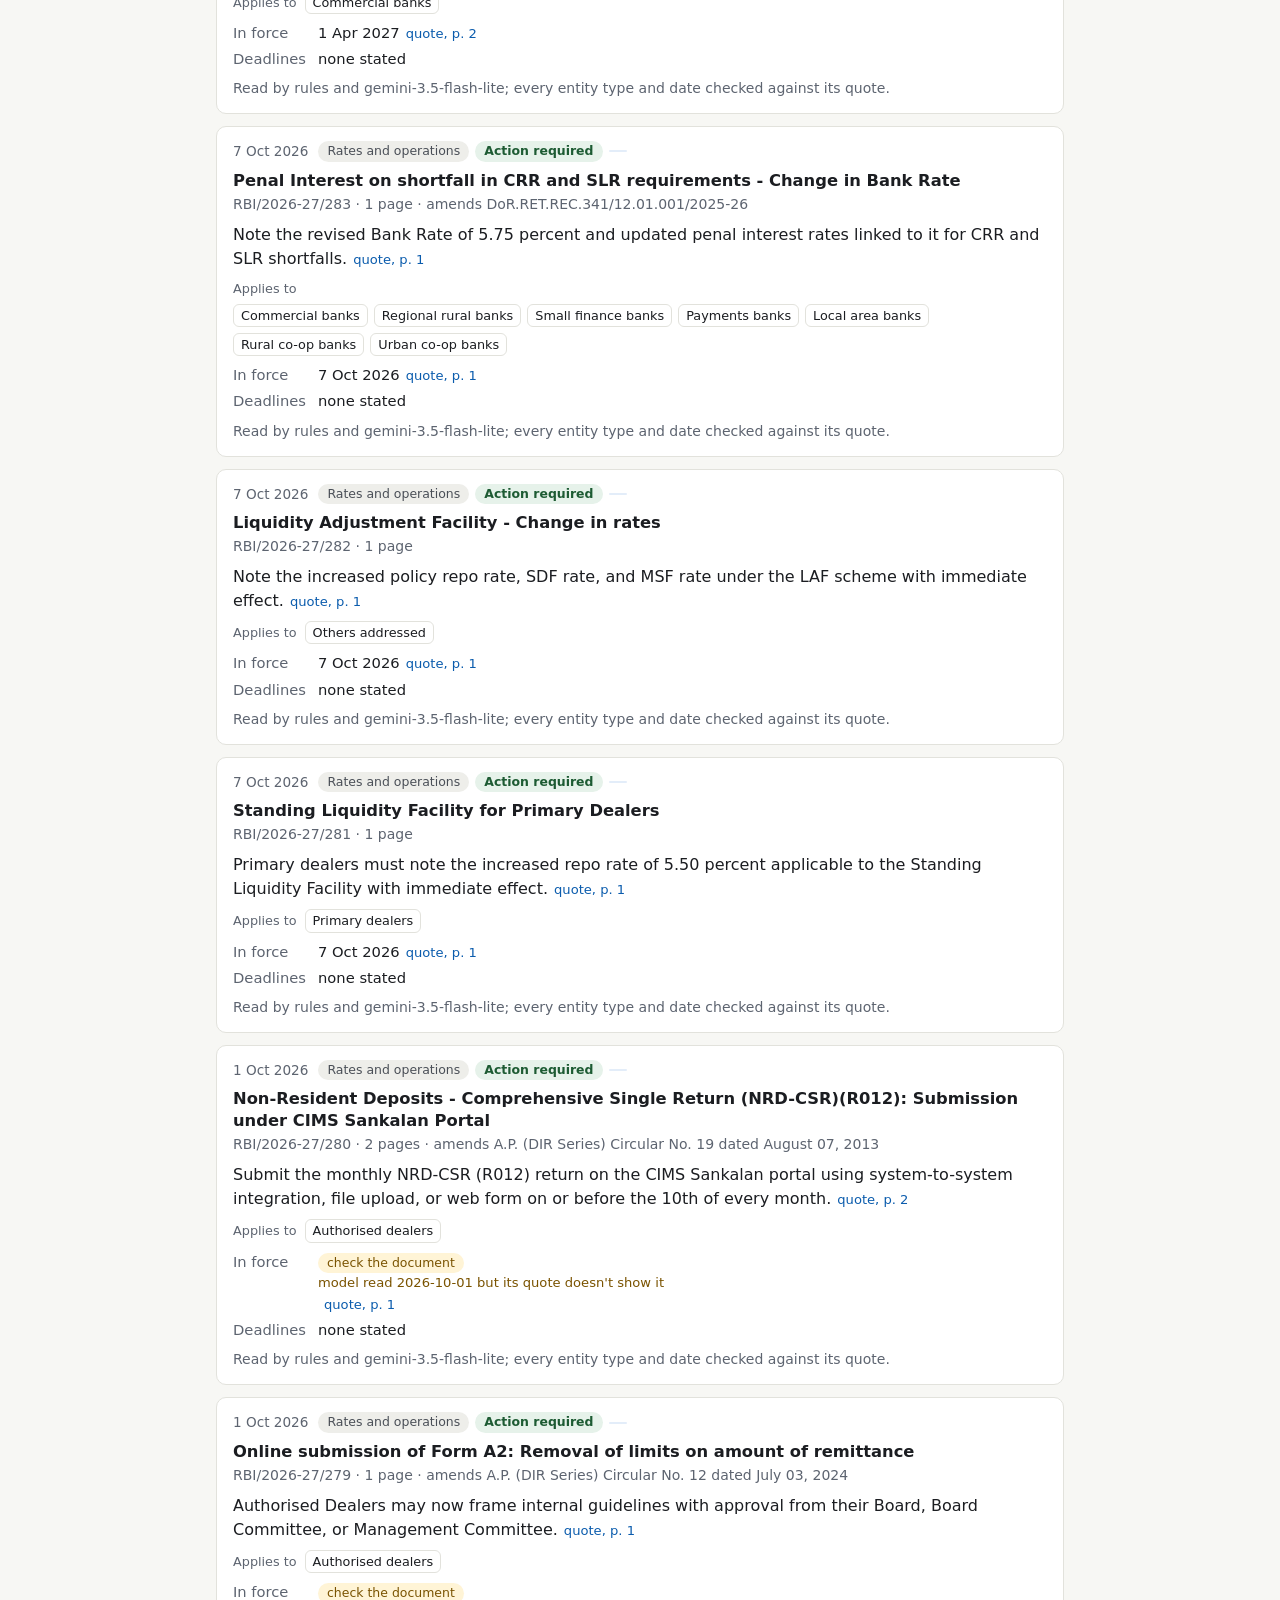
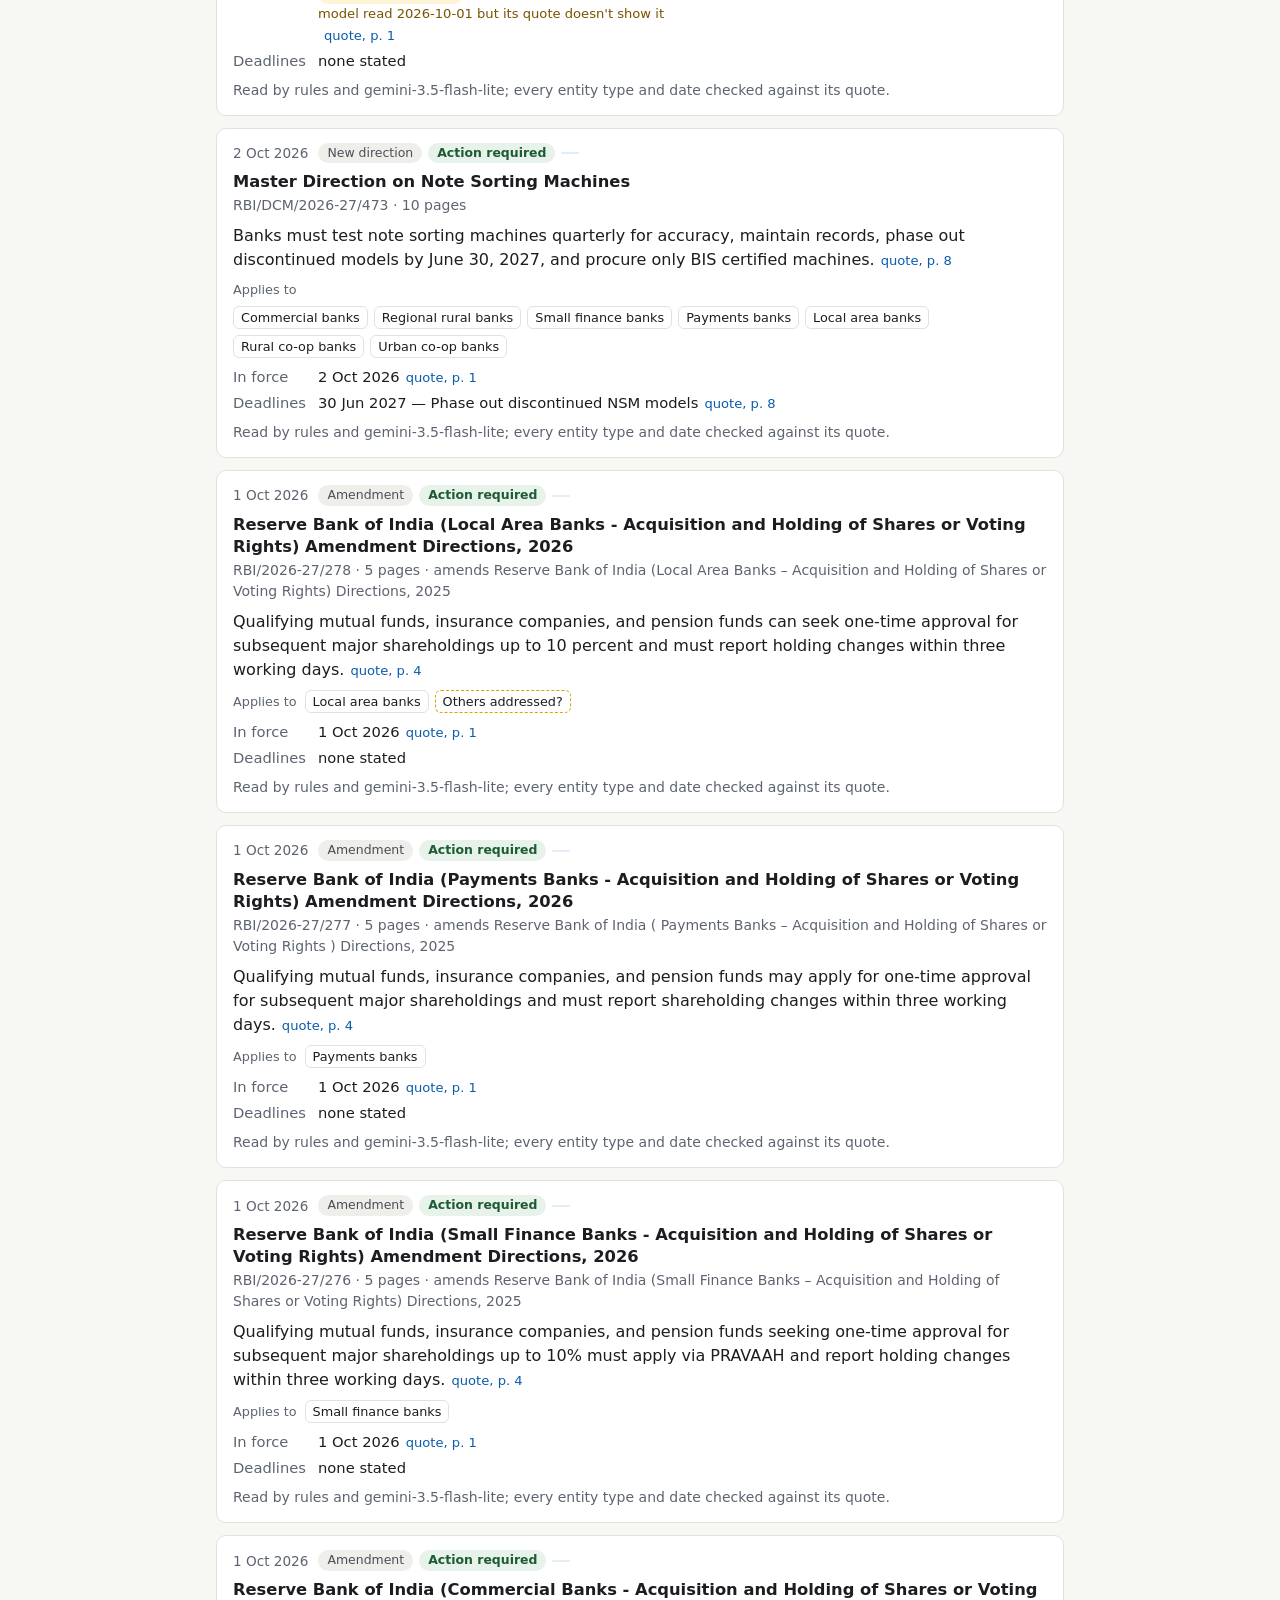
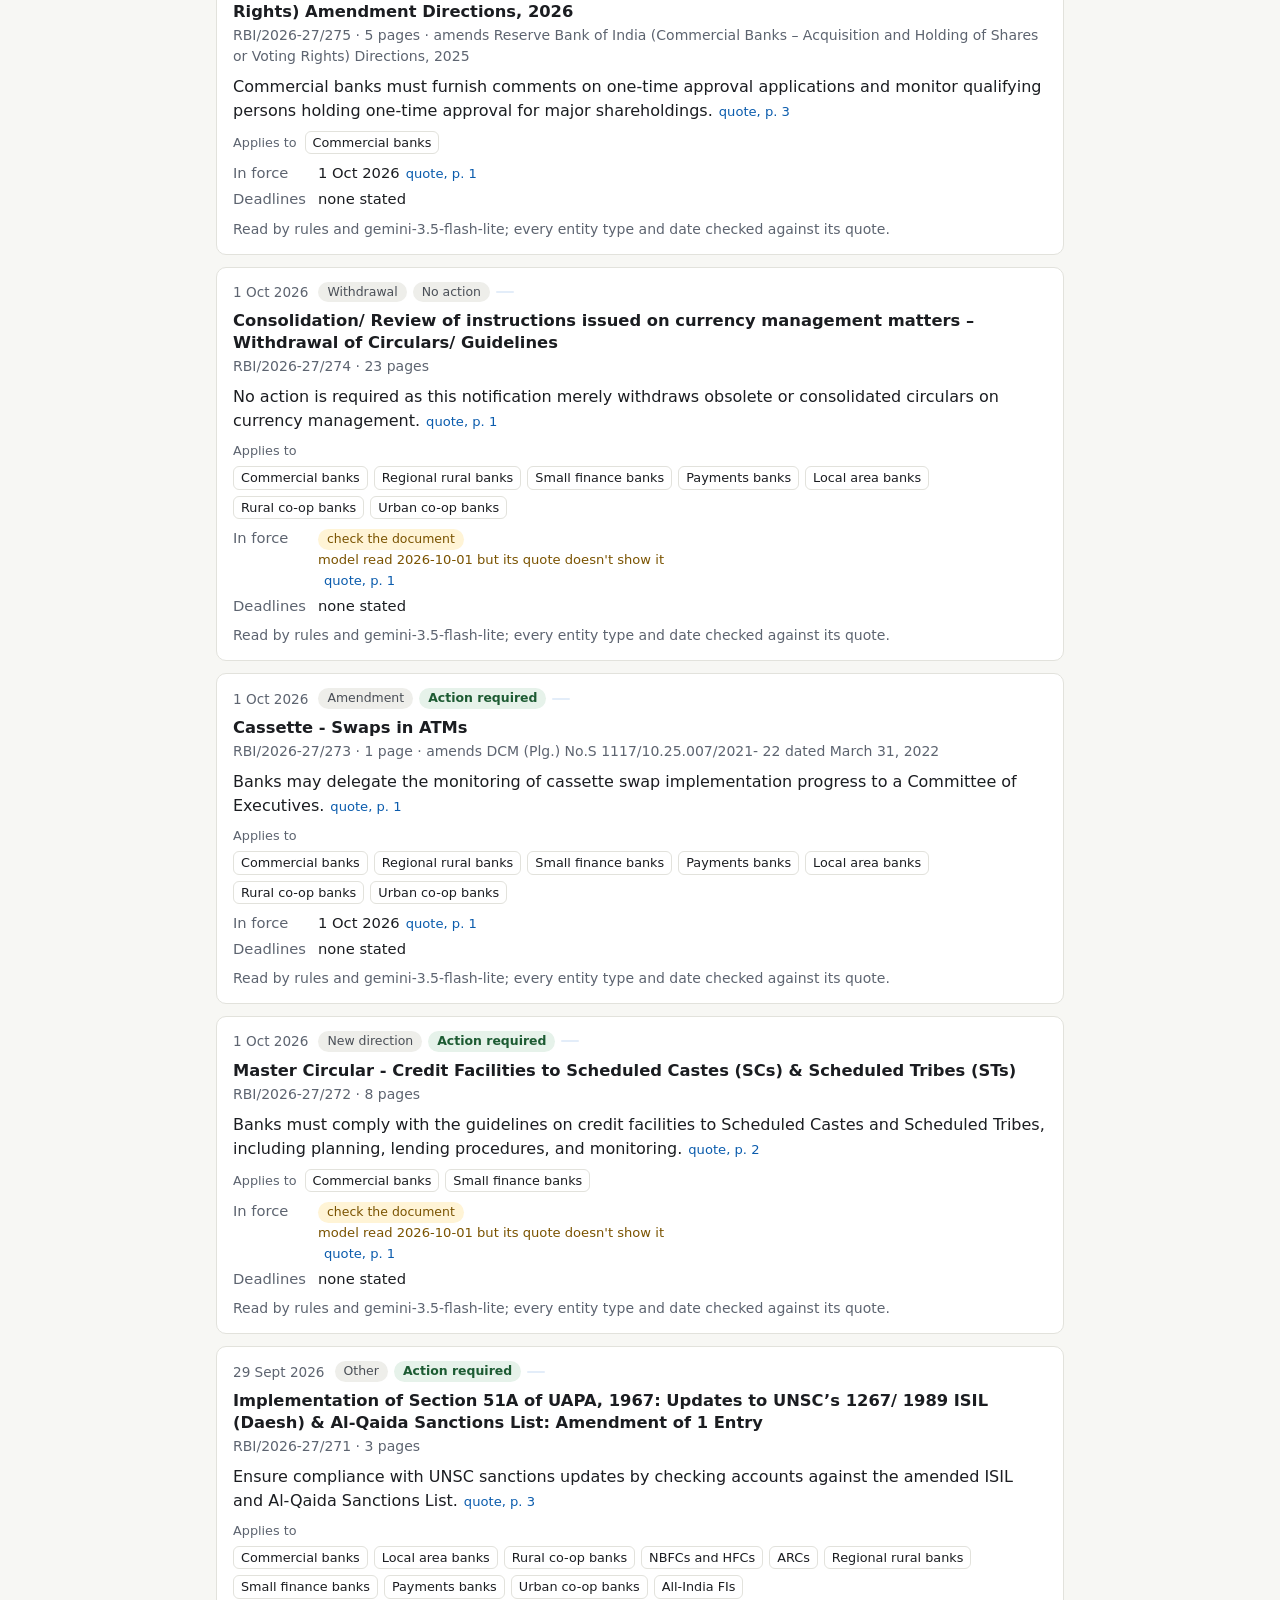
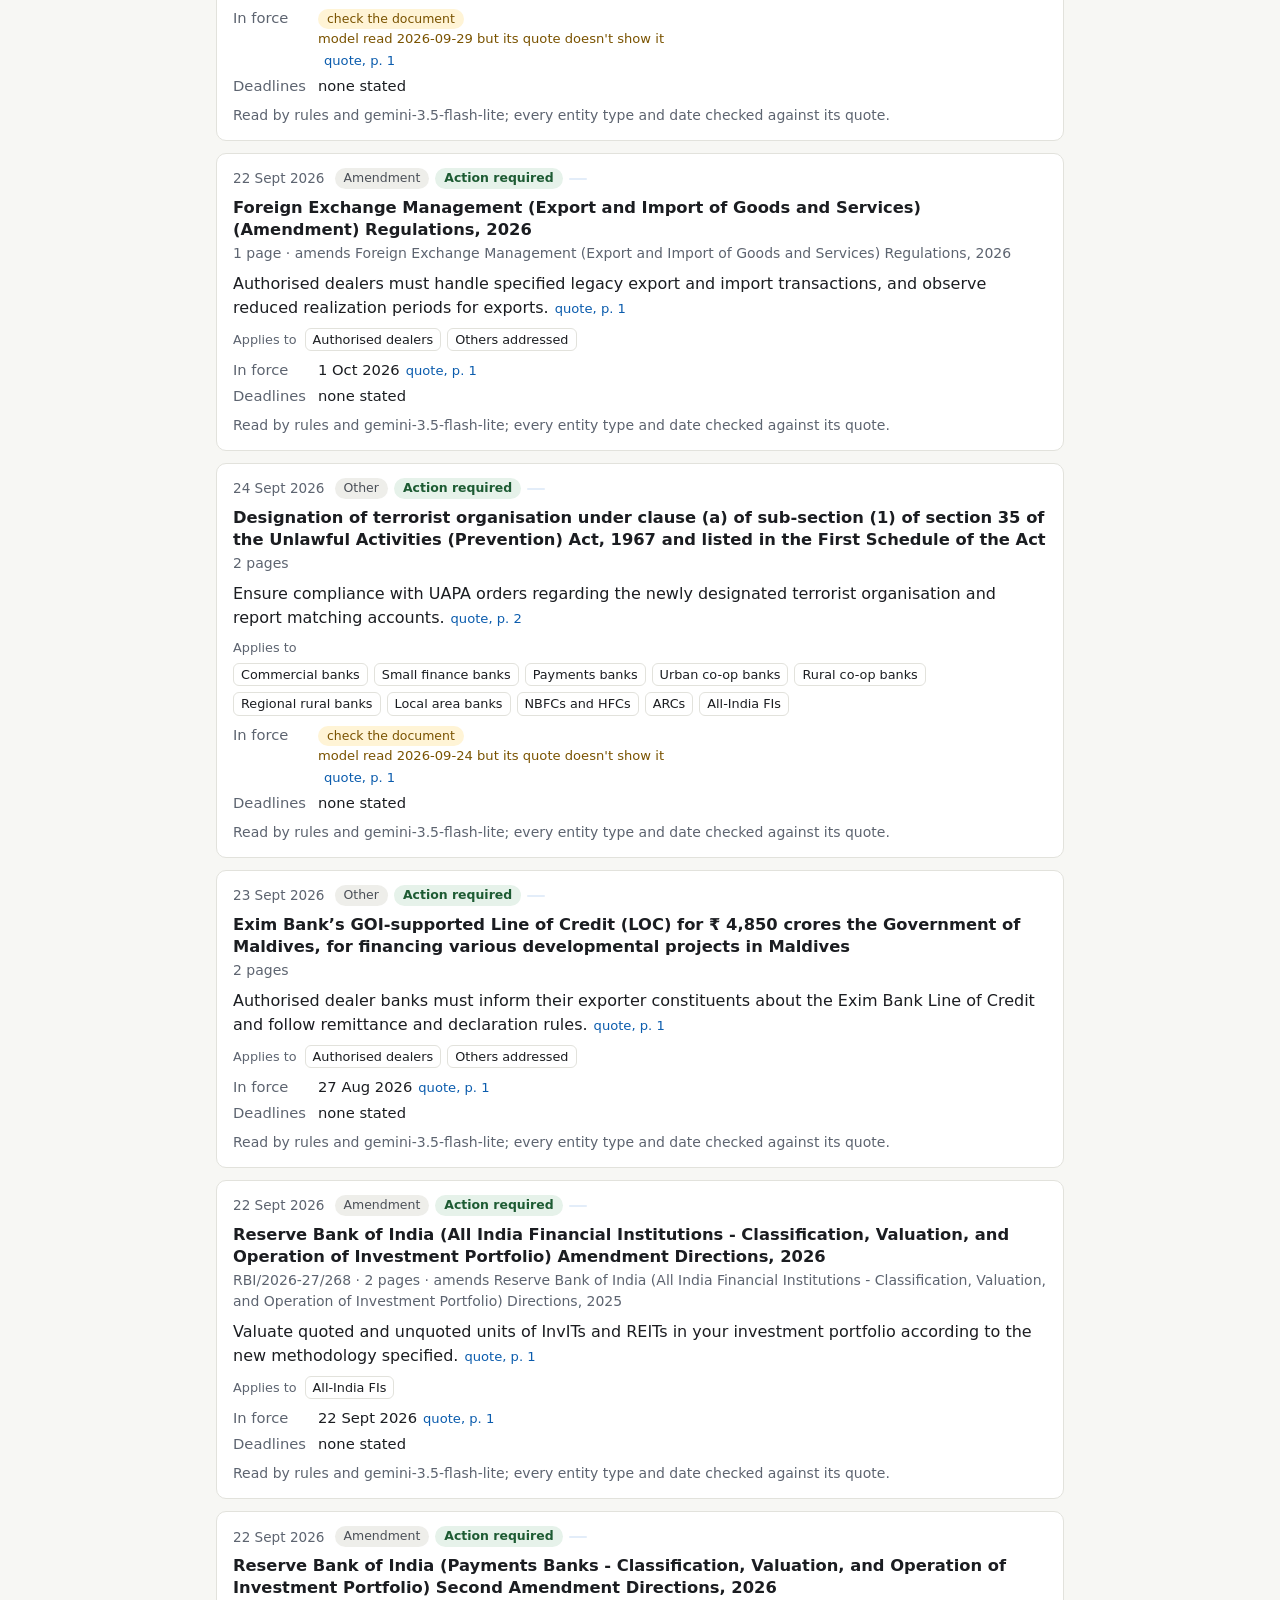
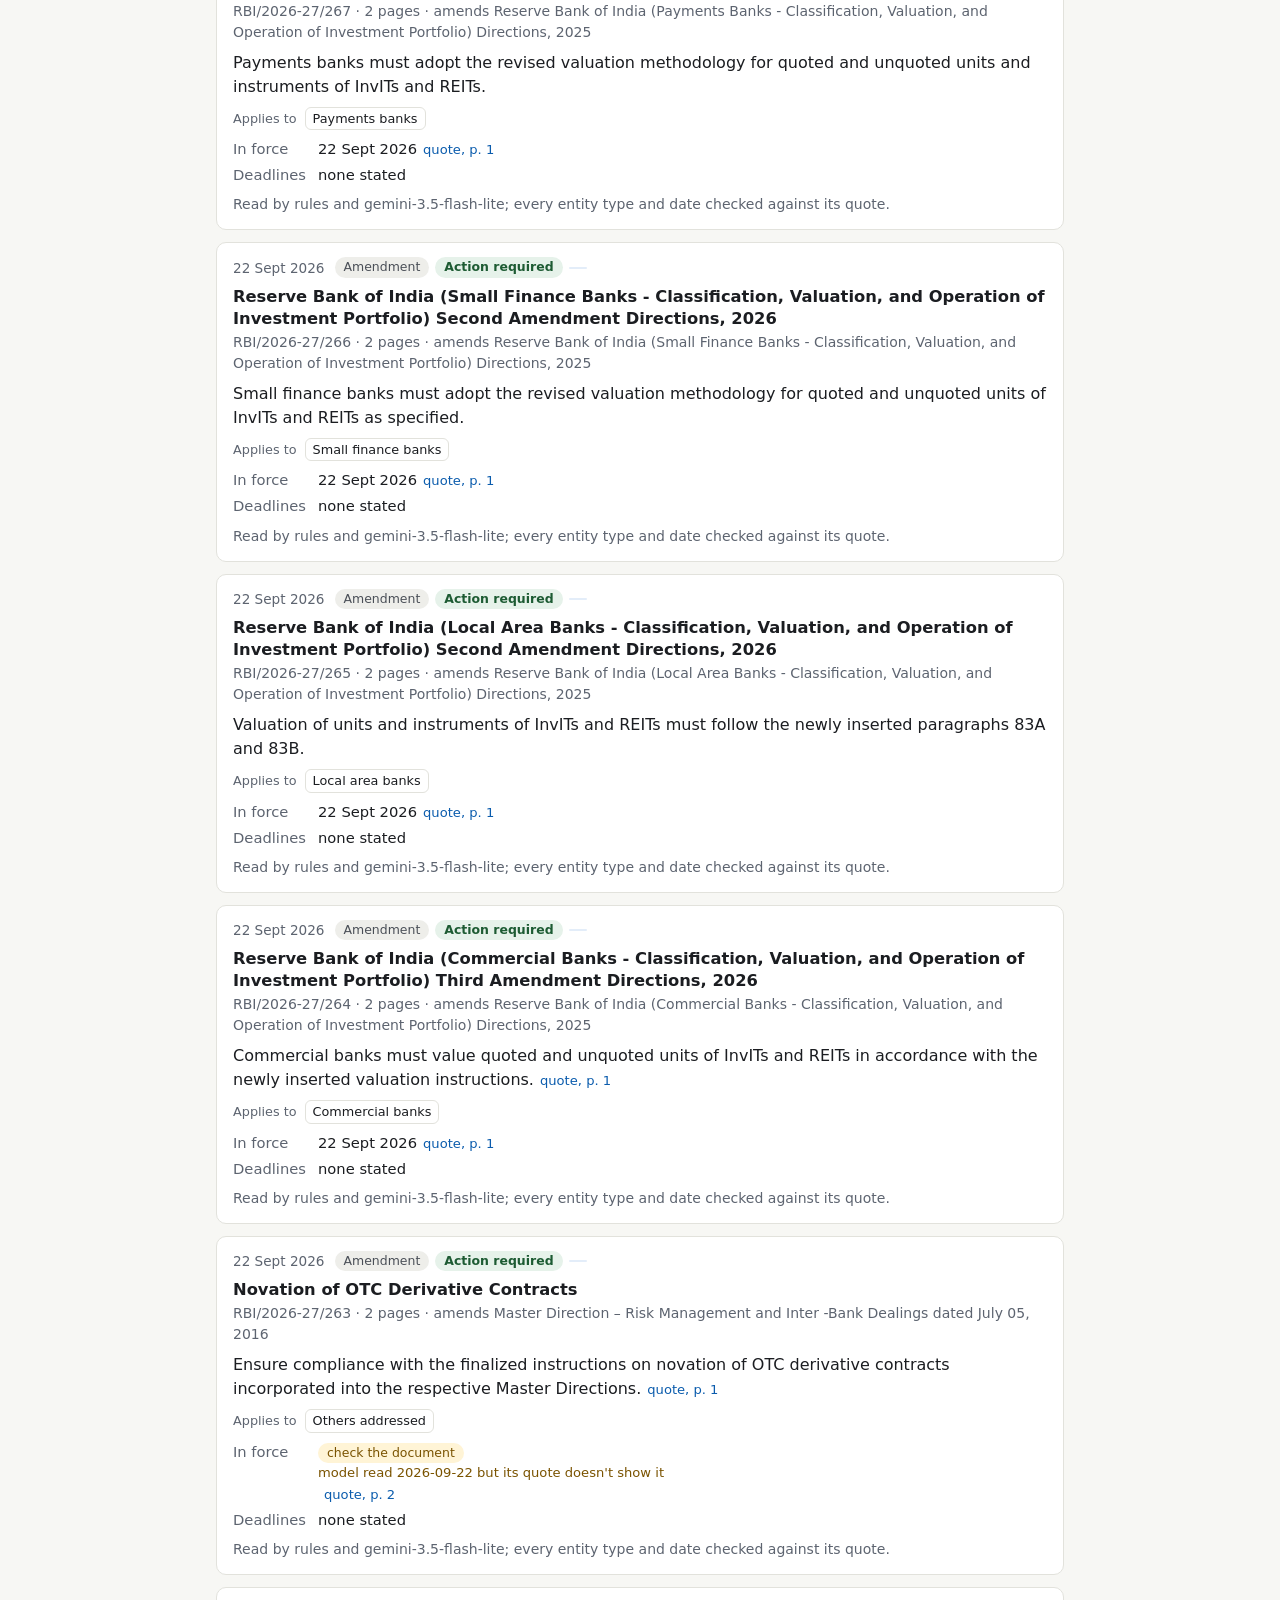
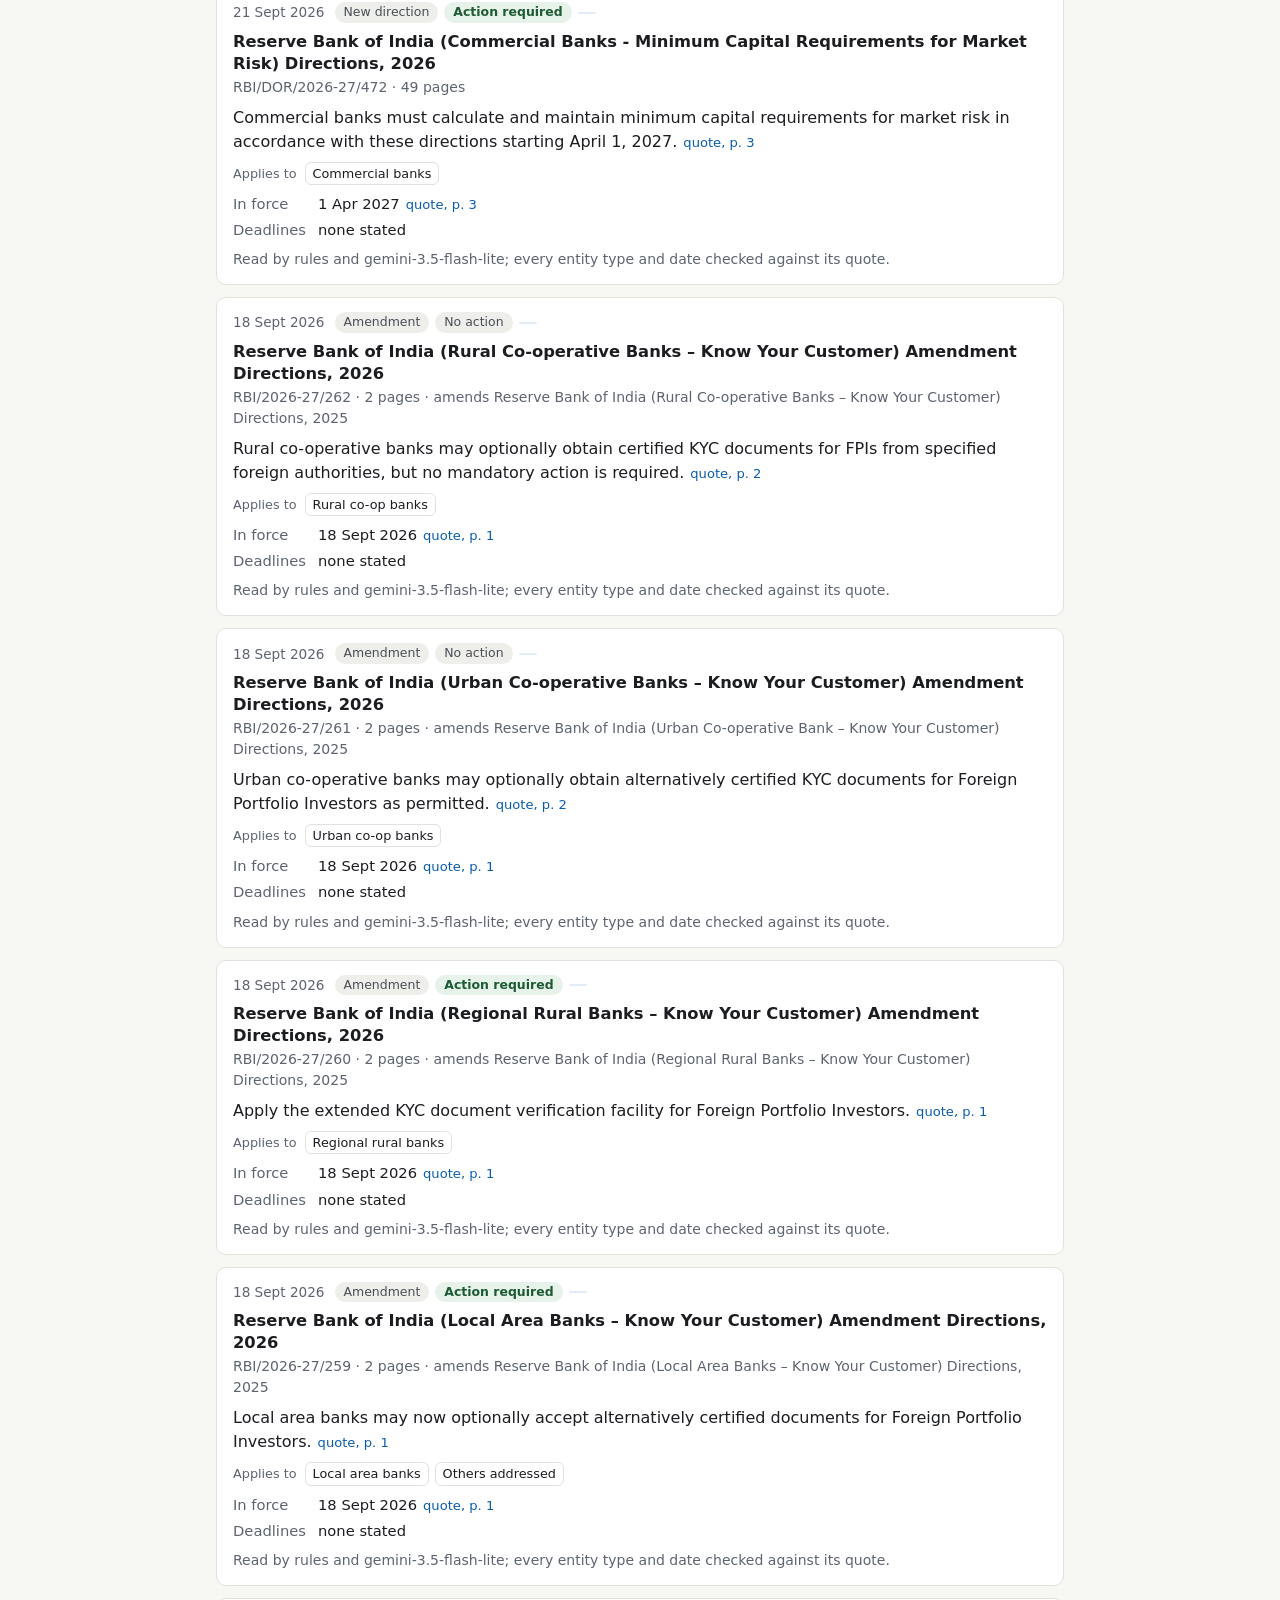
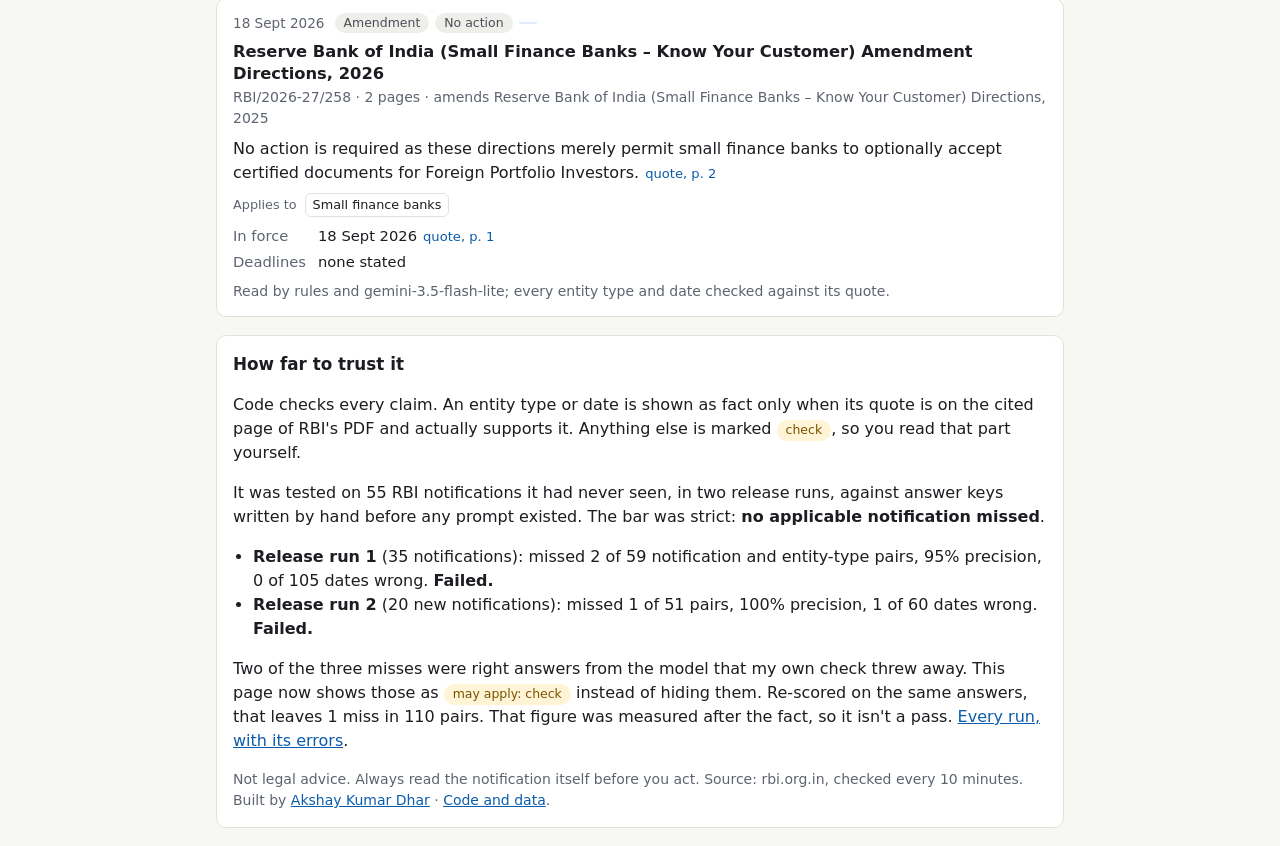
==== commit 6d76a0d6: "Check RBI every 10 minutes; commit and republish only when something is new The workflow runs every " ====
--- a/site/index.html
+++ b/site/index.html
@@ -60,7 +60,7 @@
       those as <span class="badge check">may apply: check</span> instead of hiding them. Re-scored on the same answers,
       that leaves 1 miss in 110 pairs. That figure was measured after the fact, so it isn't a pass.
       <a href="https://github.com/AKSHAYKUMARDHAR/RBI-Circular-Radar/blob/main/eval/RUNS.md">Every run, with its errors</a>.</p>
-    <p class="small">Not legal advice. Always read the notification itself before you act. Source: rbi.org.in, read daily.
+    <p class="small">Not legal advice. Always read the notification itself before you act. Source: rbi.org.in, checked every 10 minutes.
       Built by <a href="https://akshaykumardhar.github.io/">Akshay Kumar Dhar</a> ·
       <a href="https://github.com/AKSHAYKUMARDHAR/RBI-Circular-Radar">Code and data</a>.</p>
   </section>
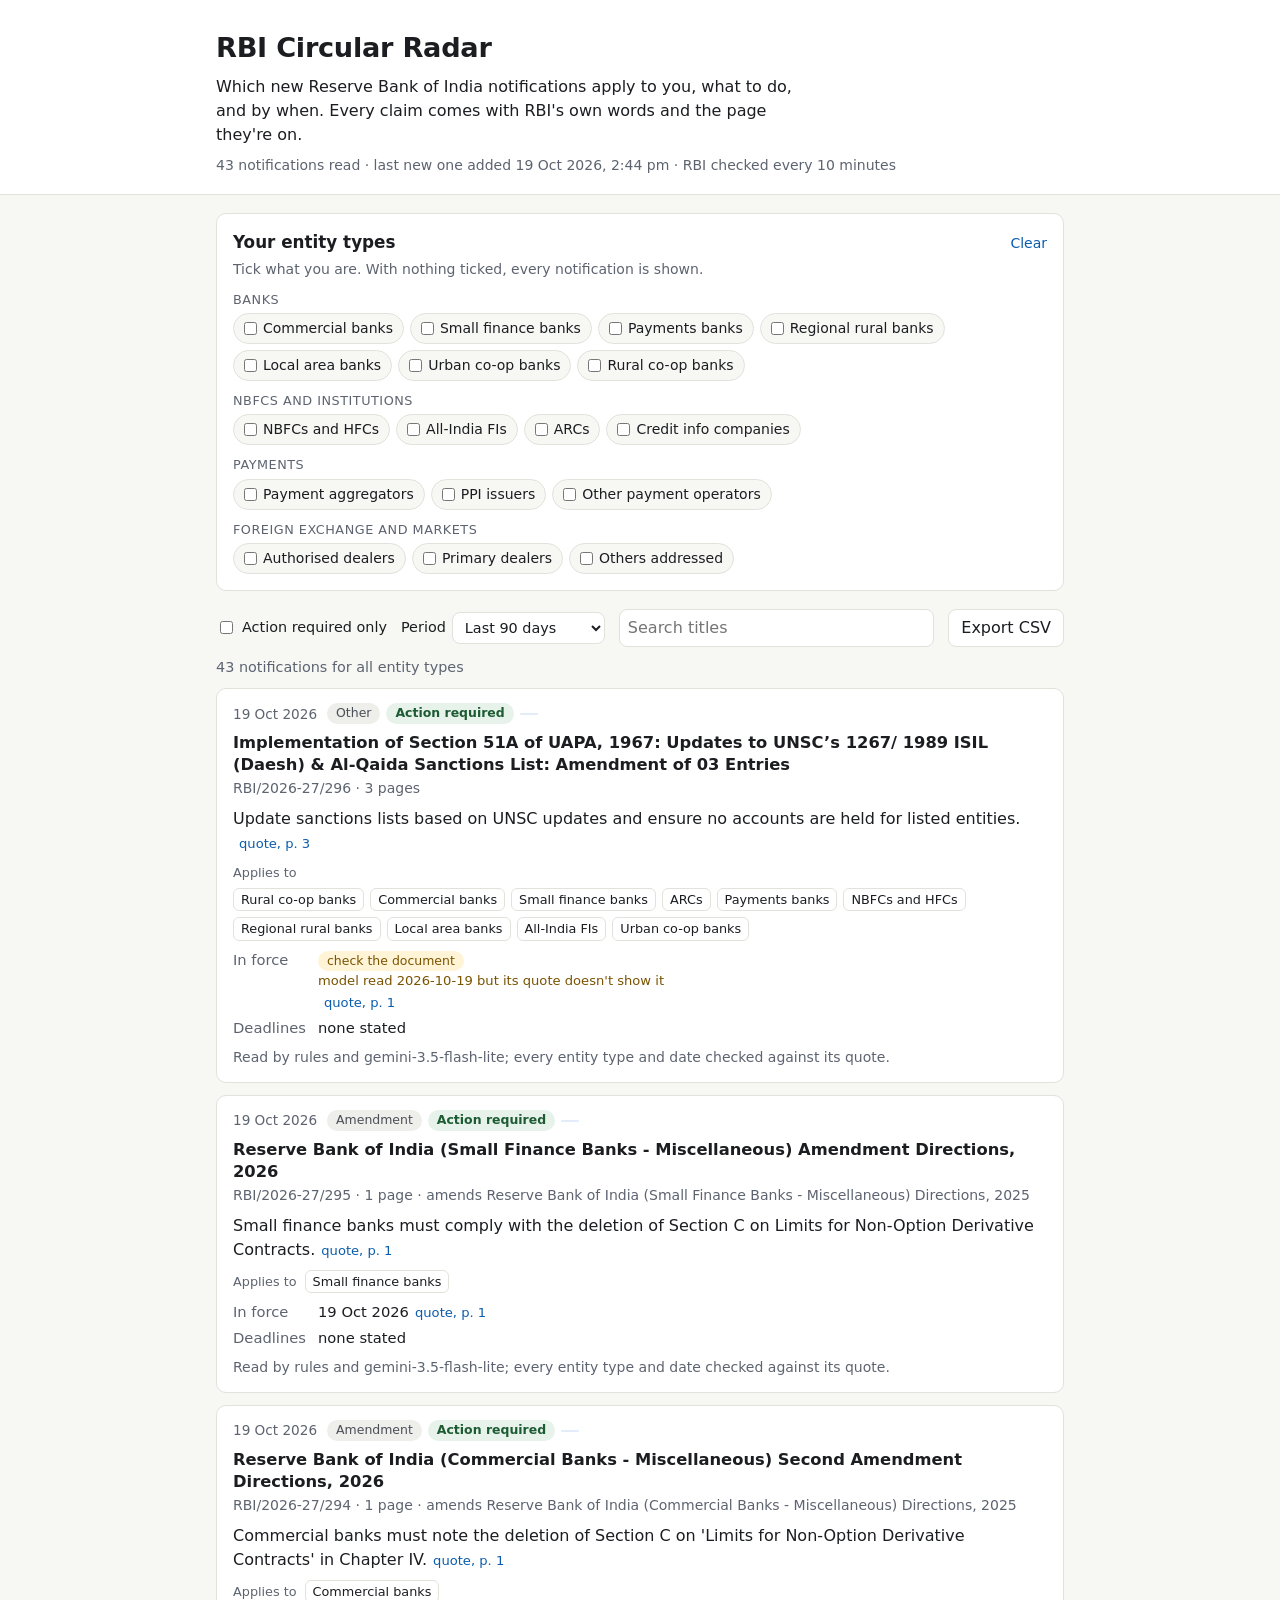
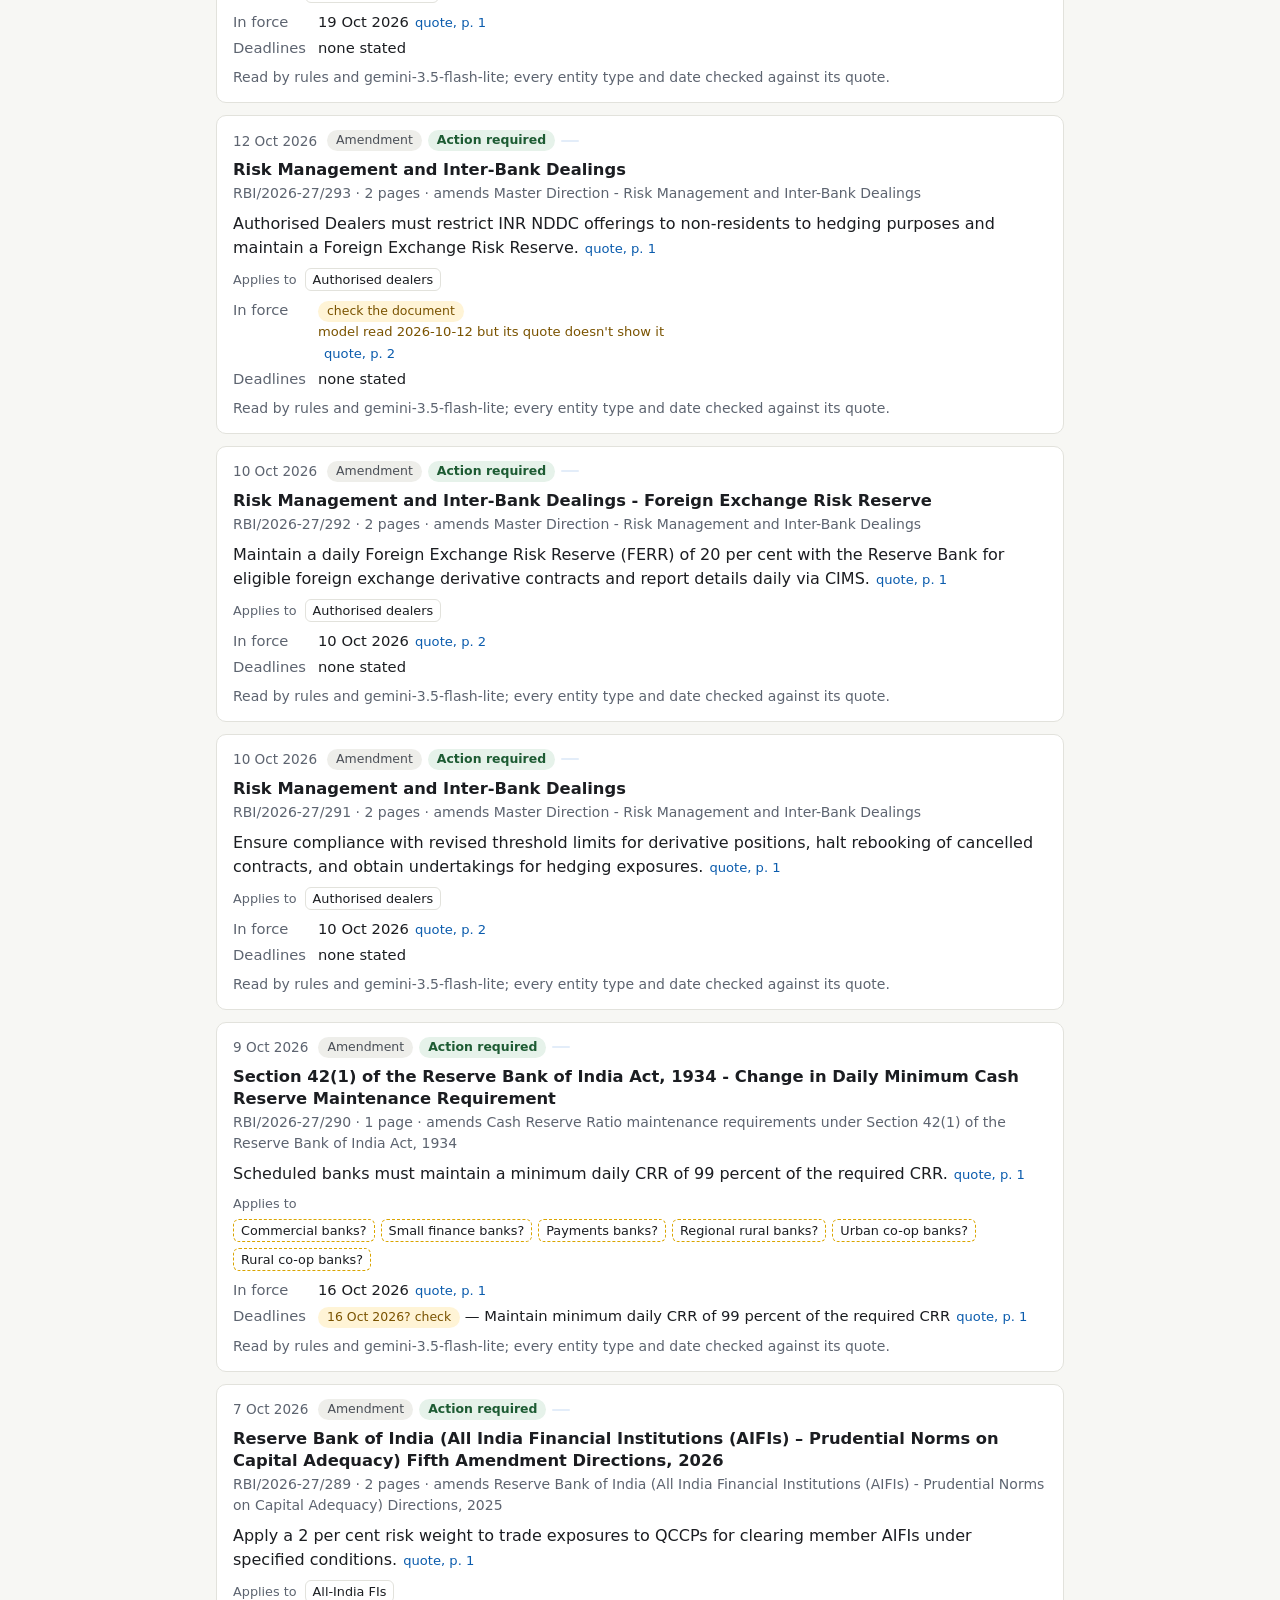
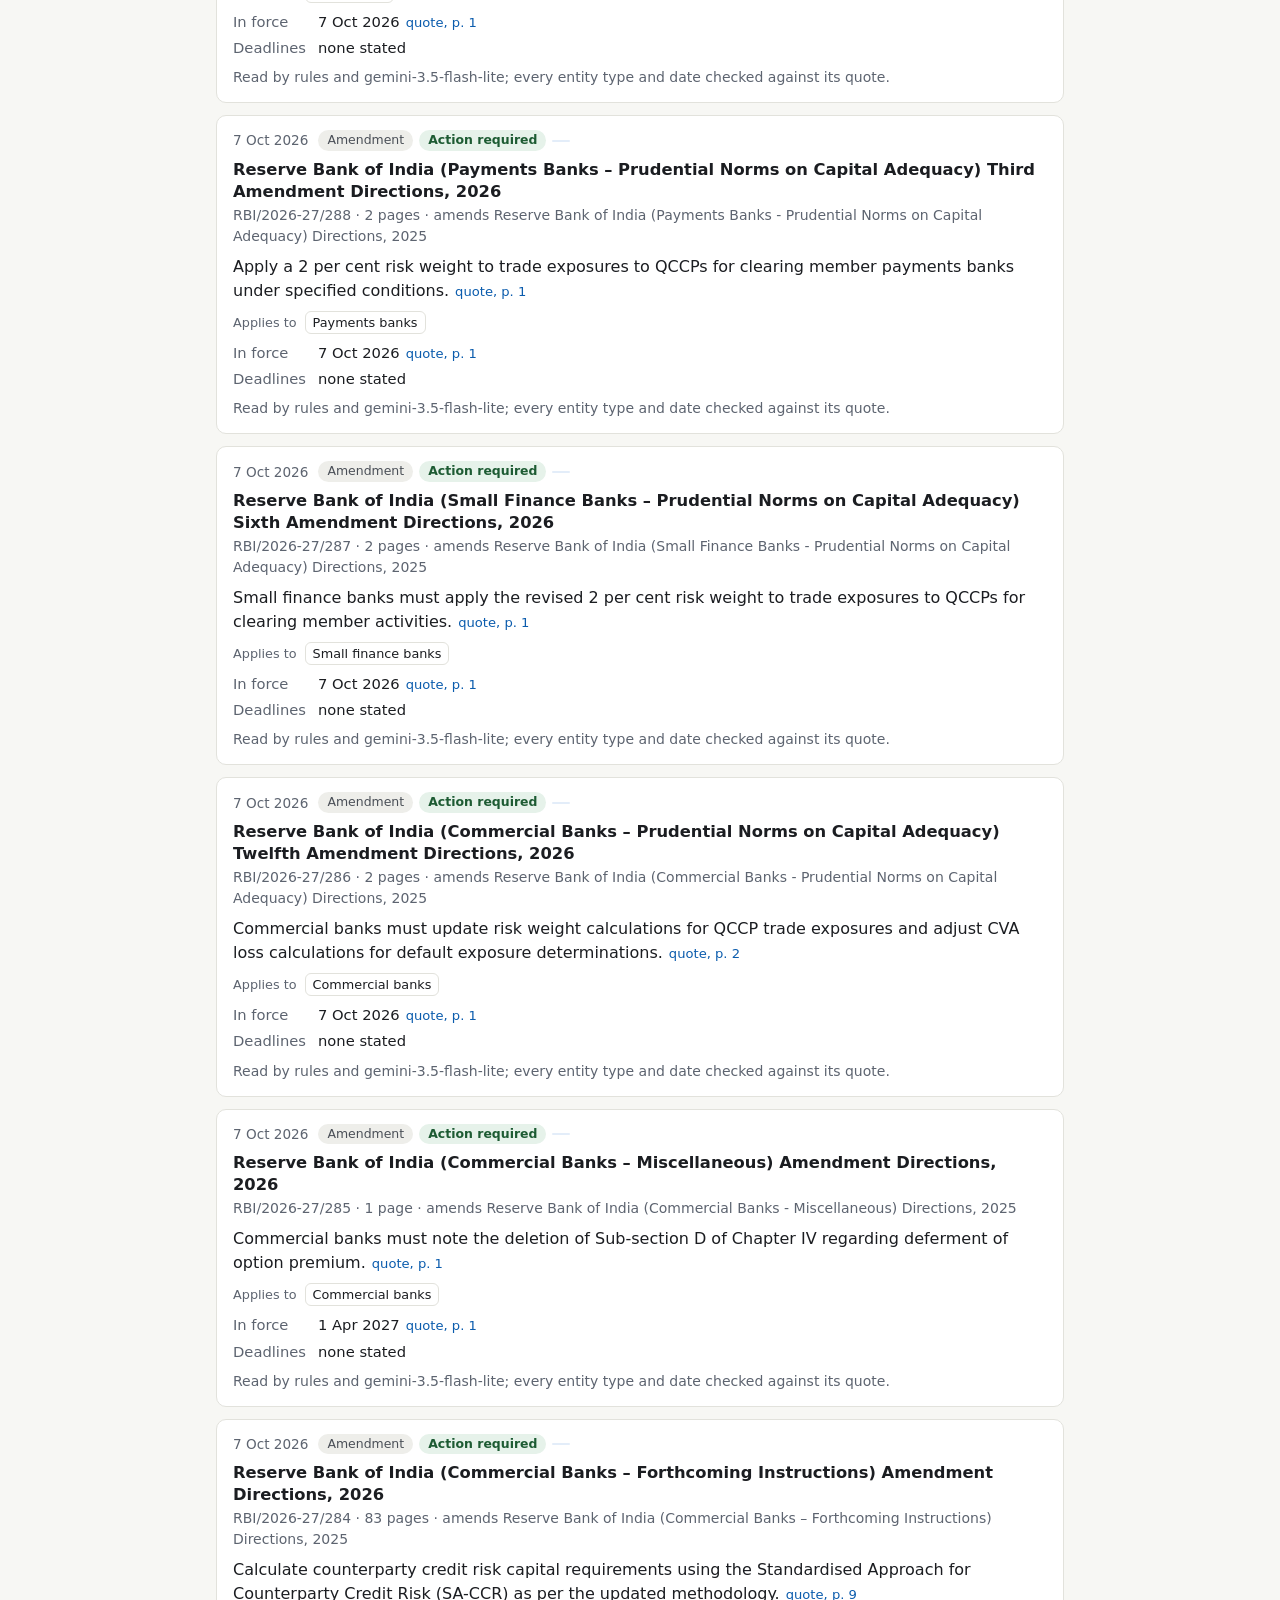
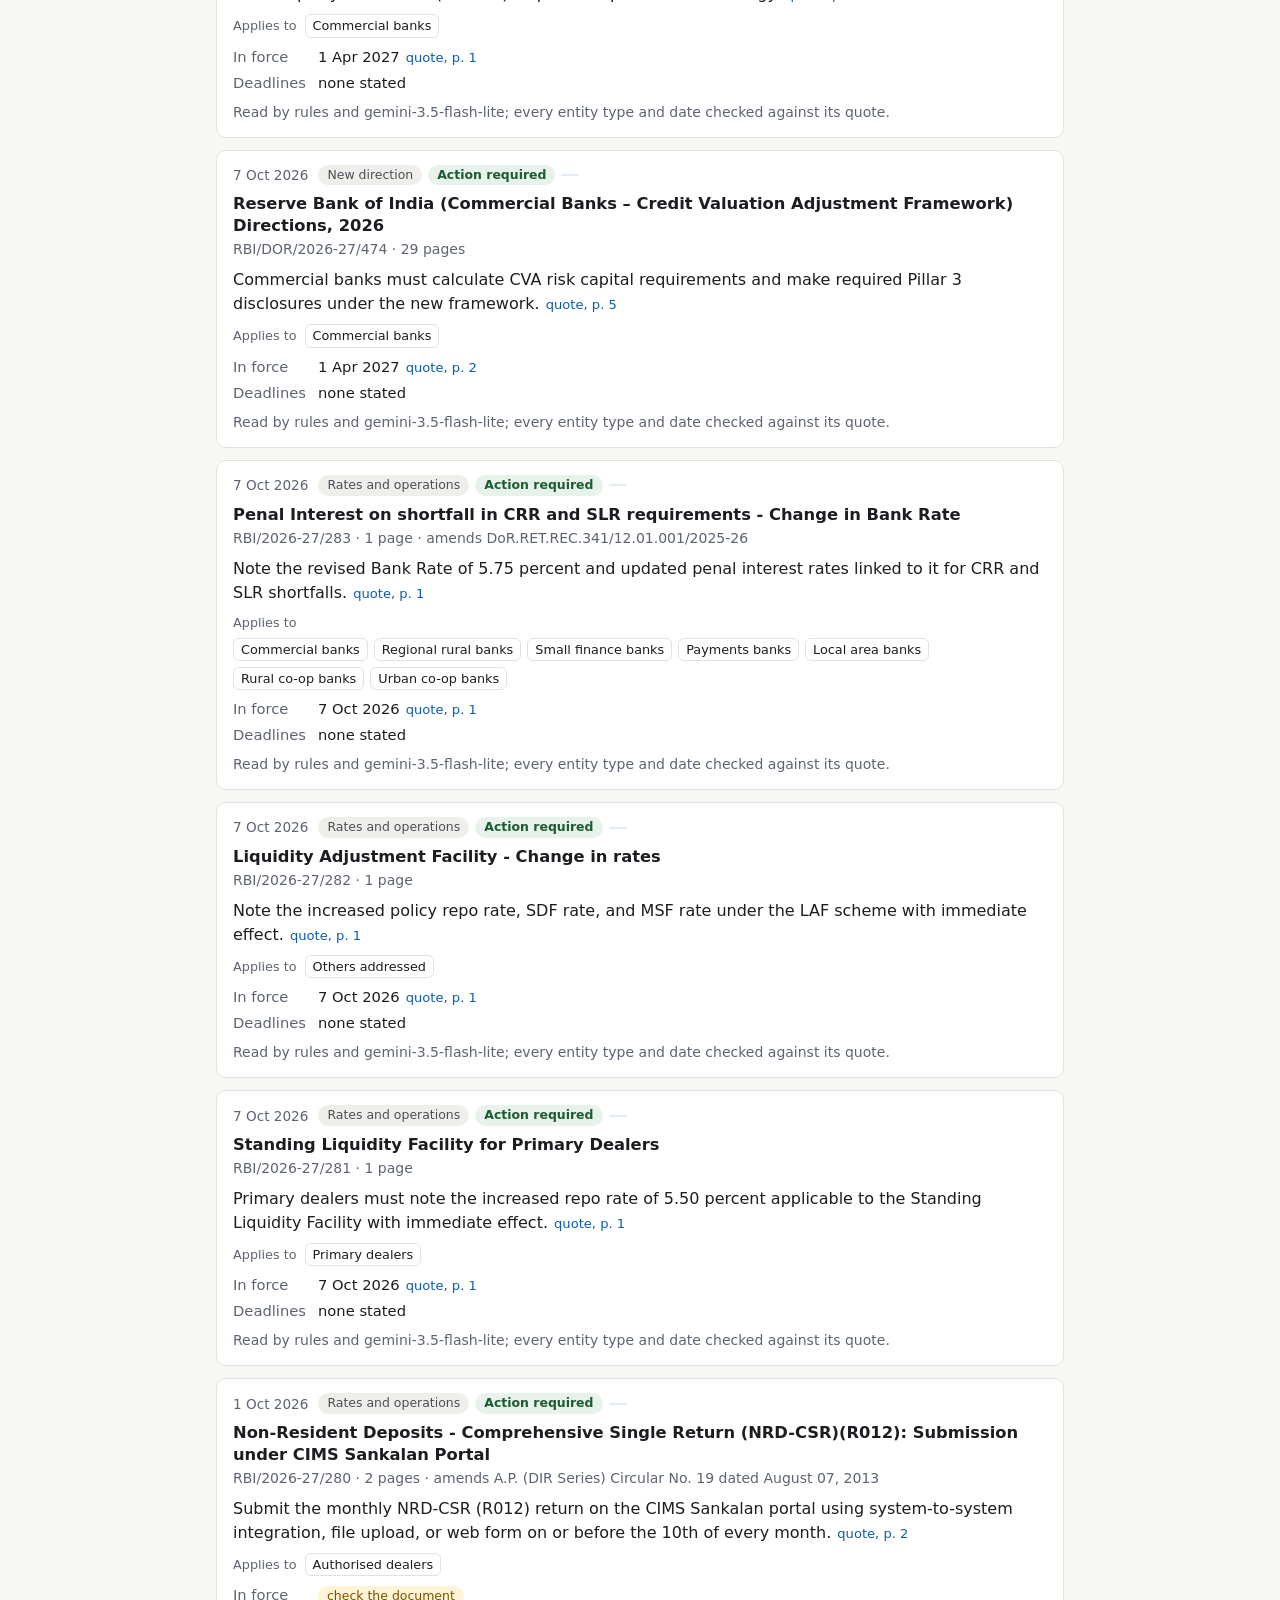
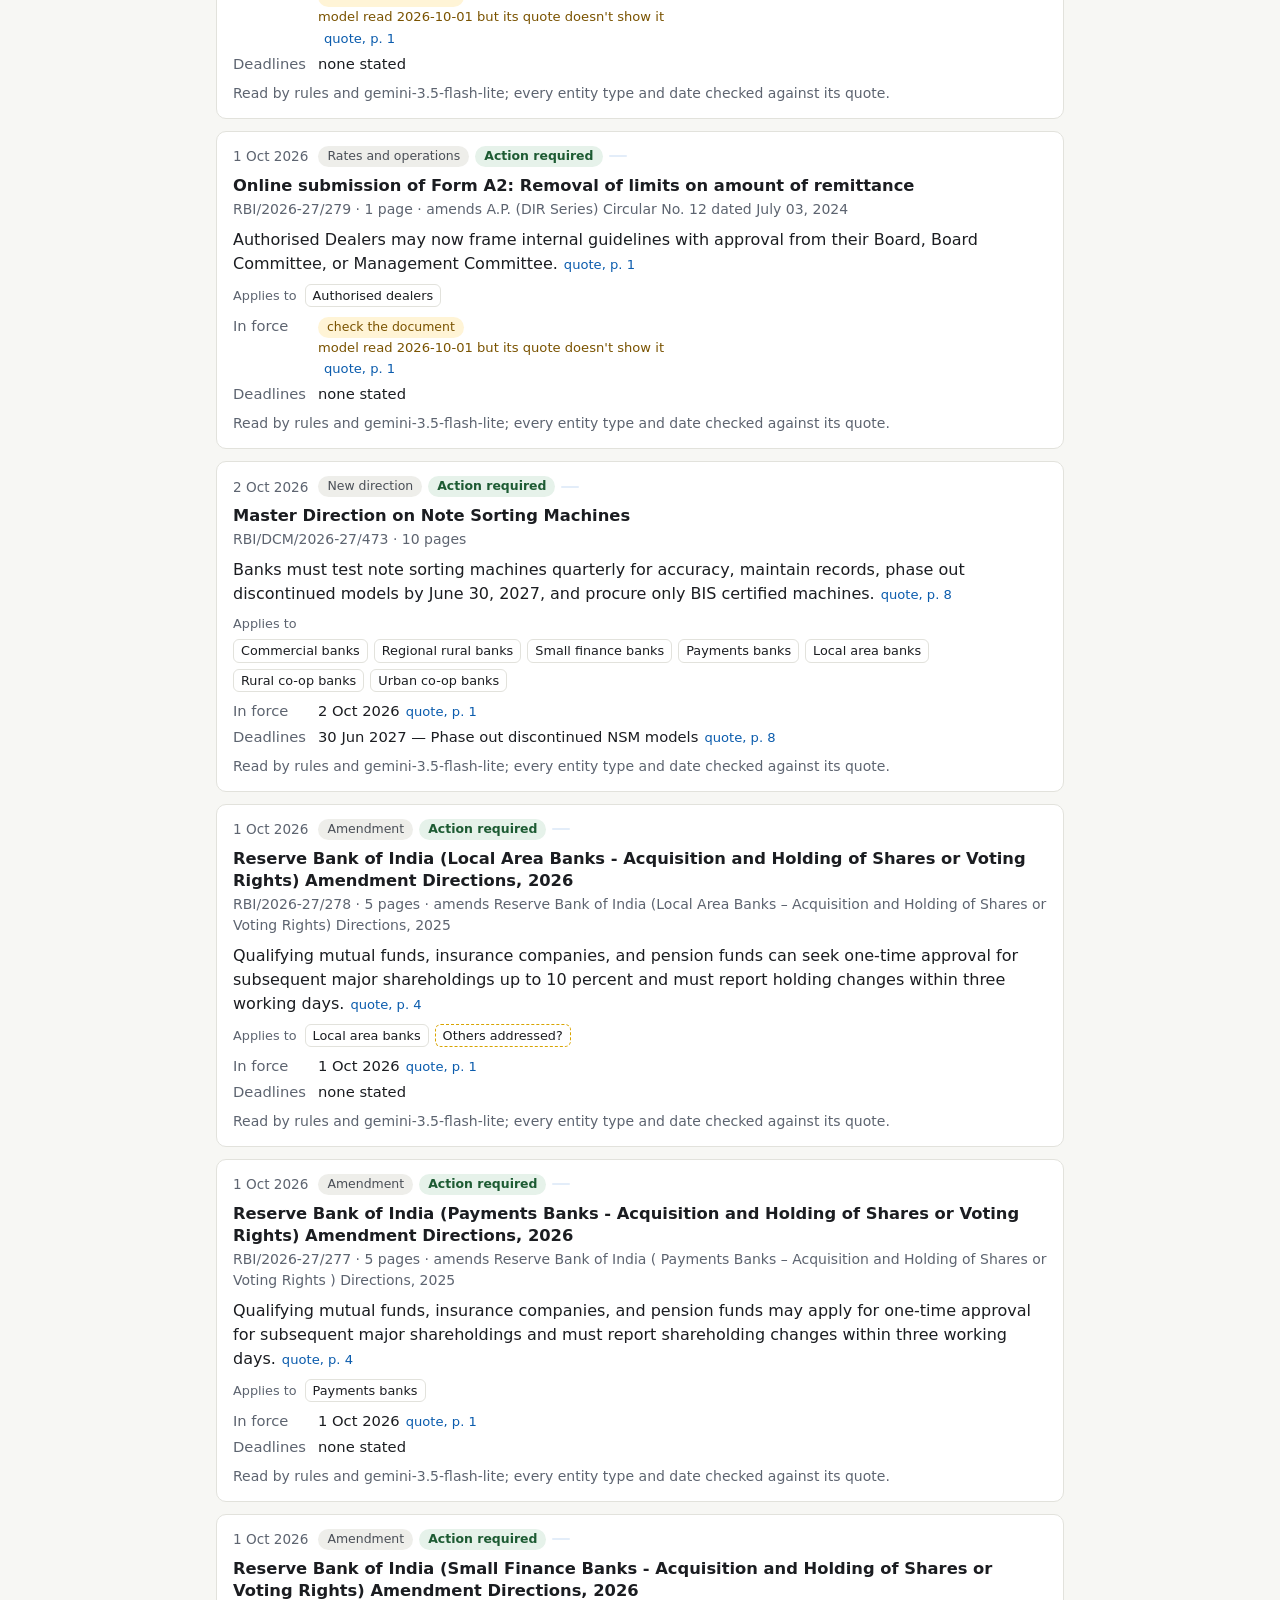
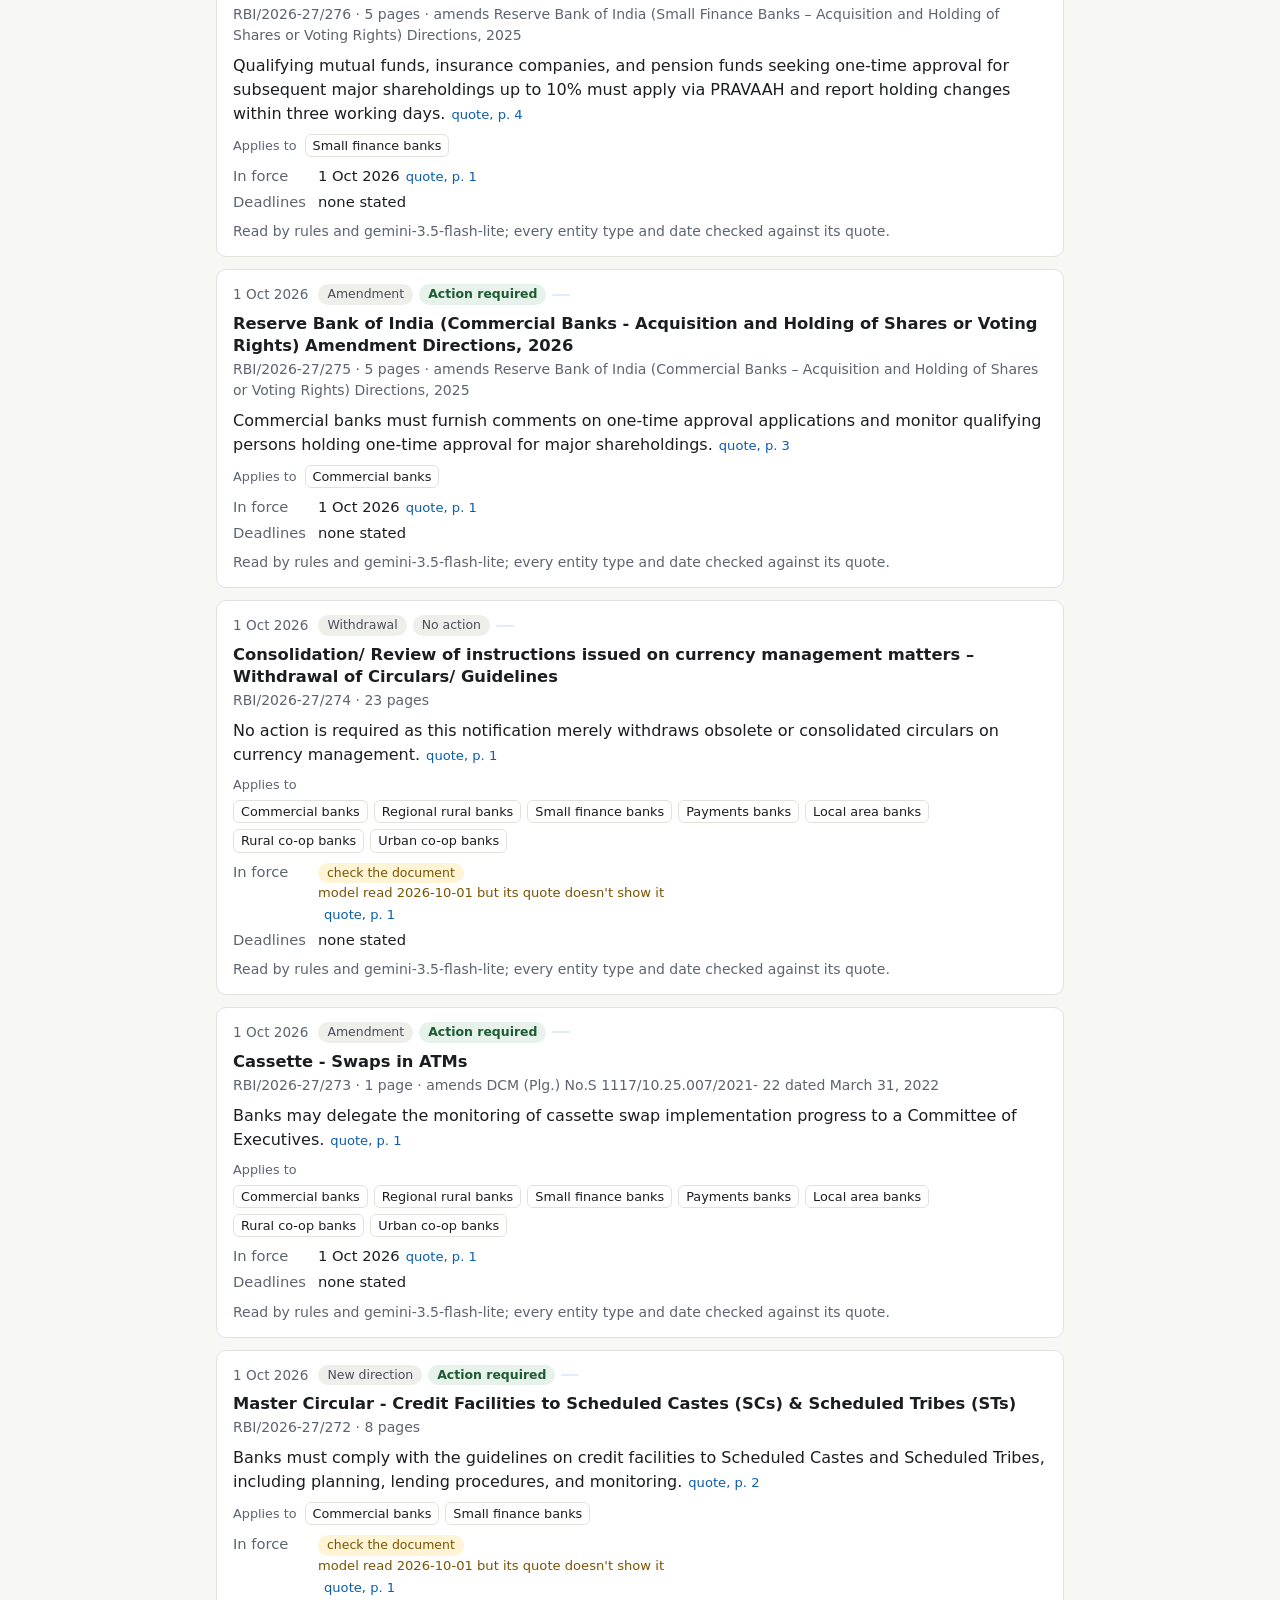
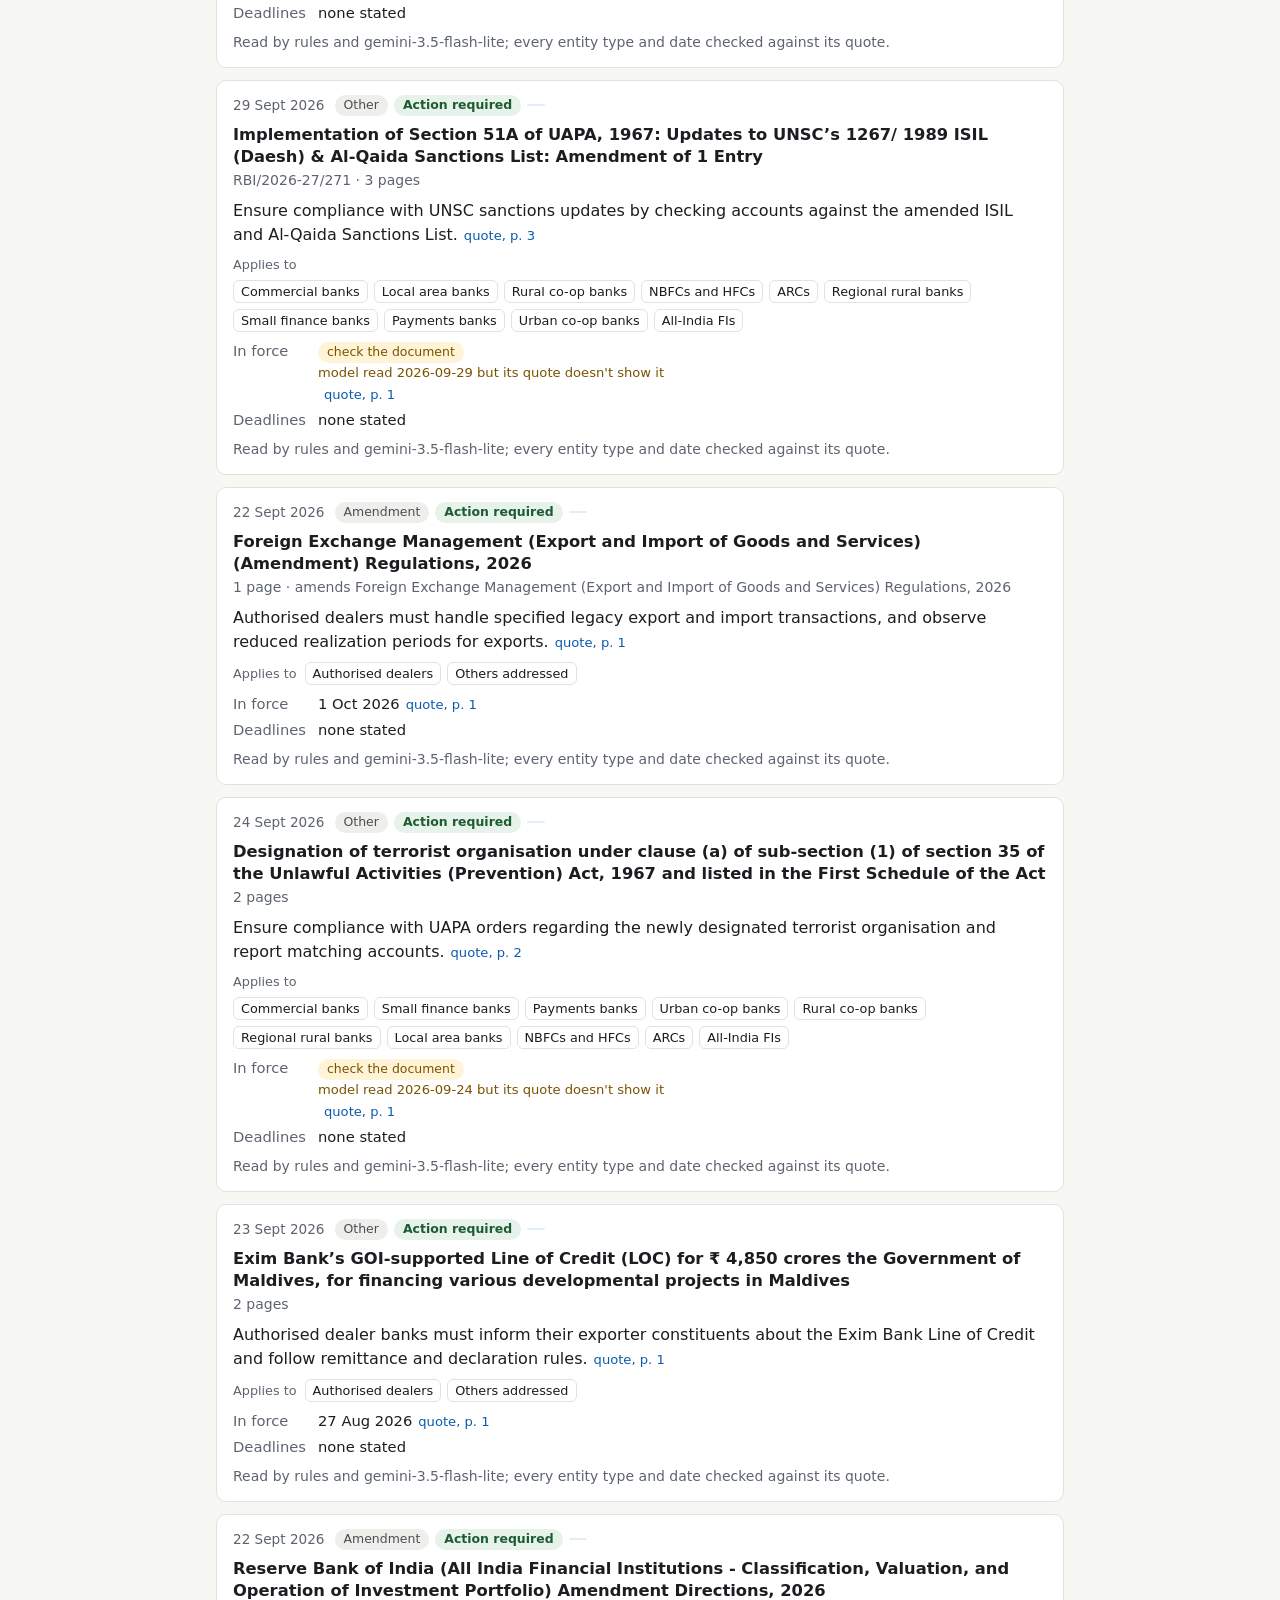
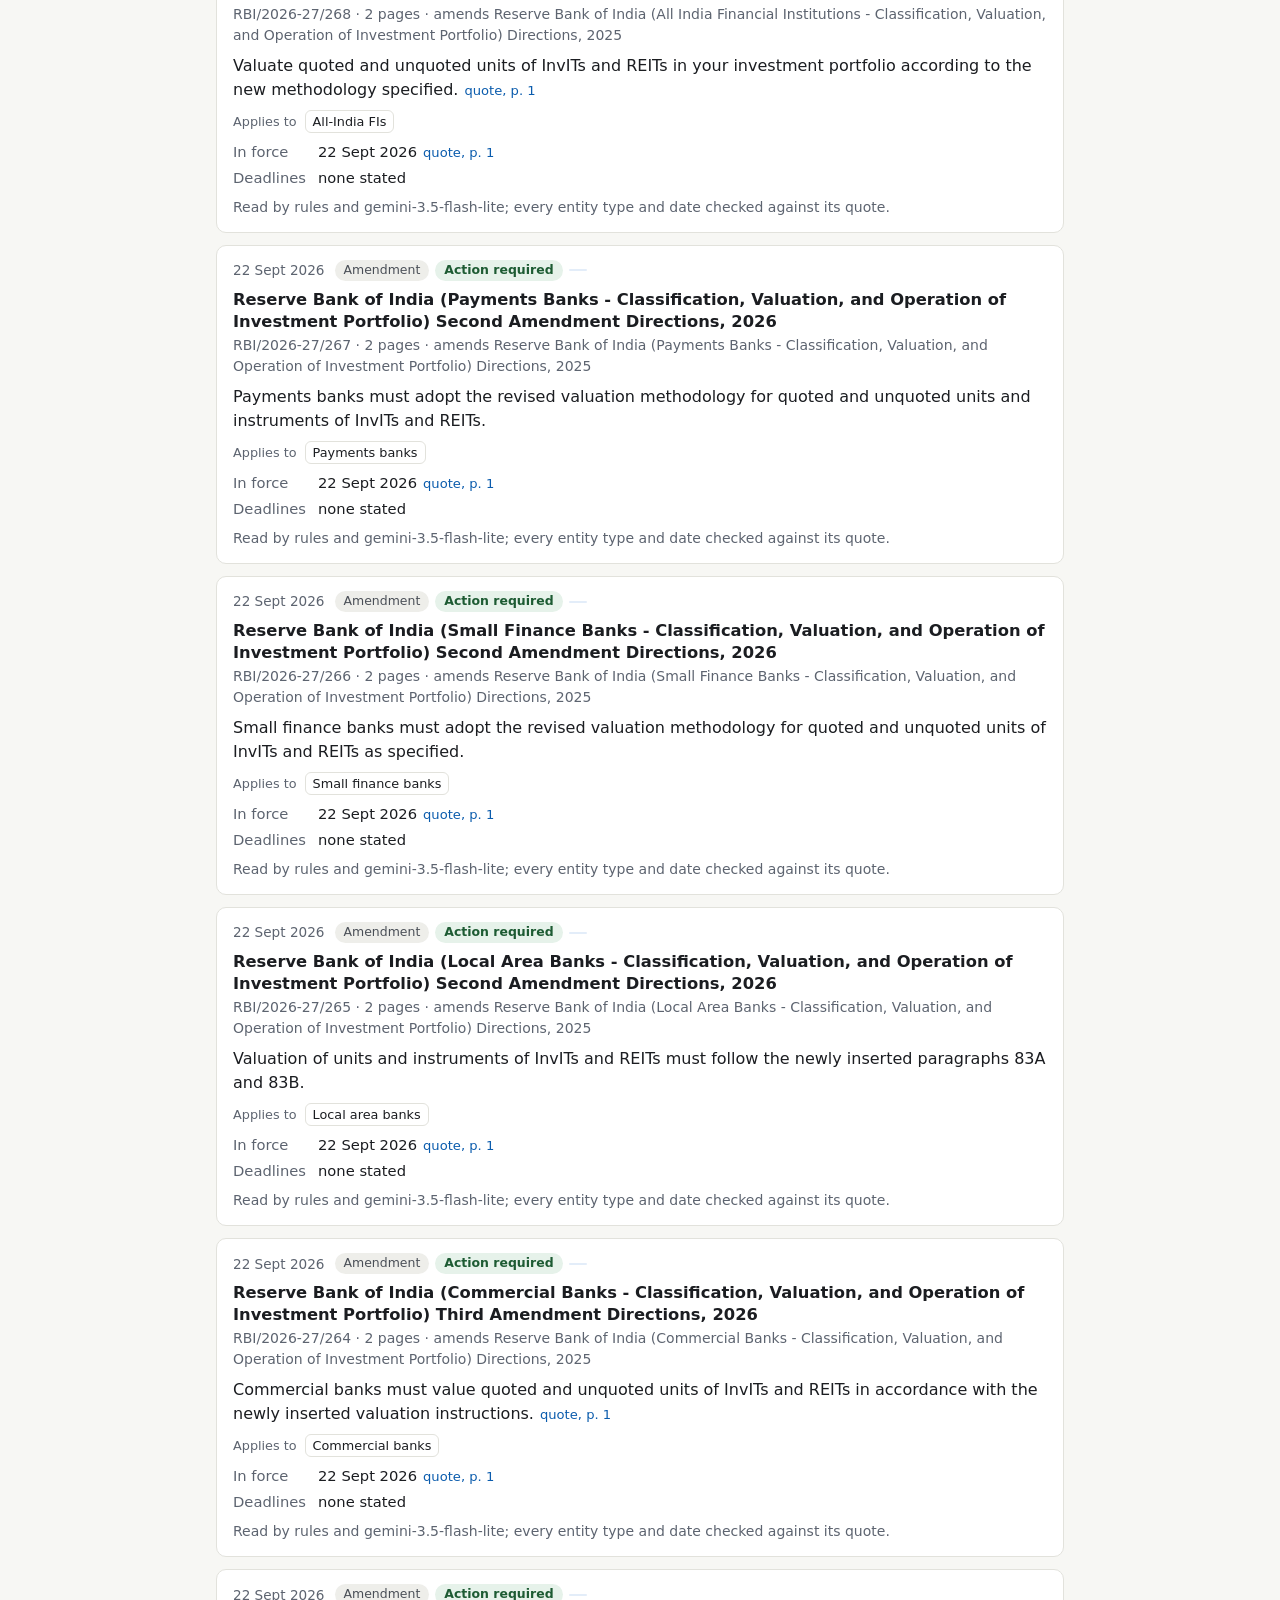
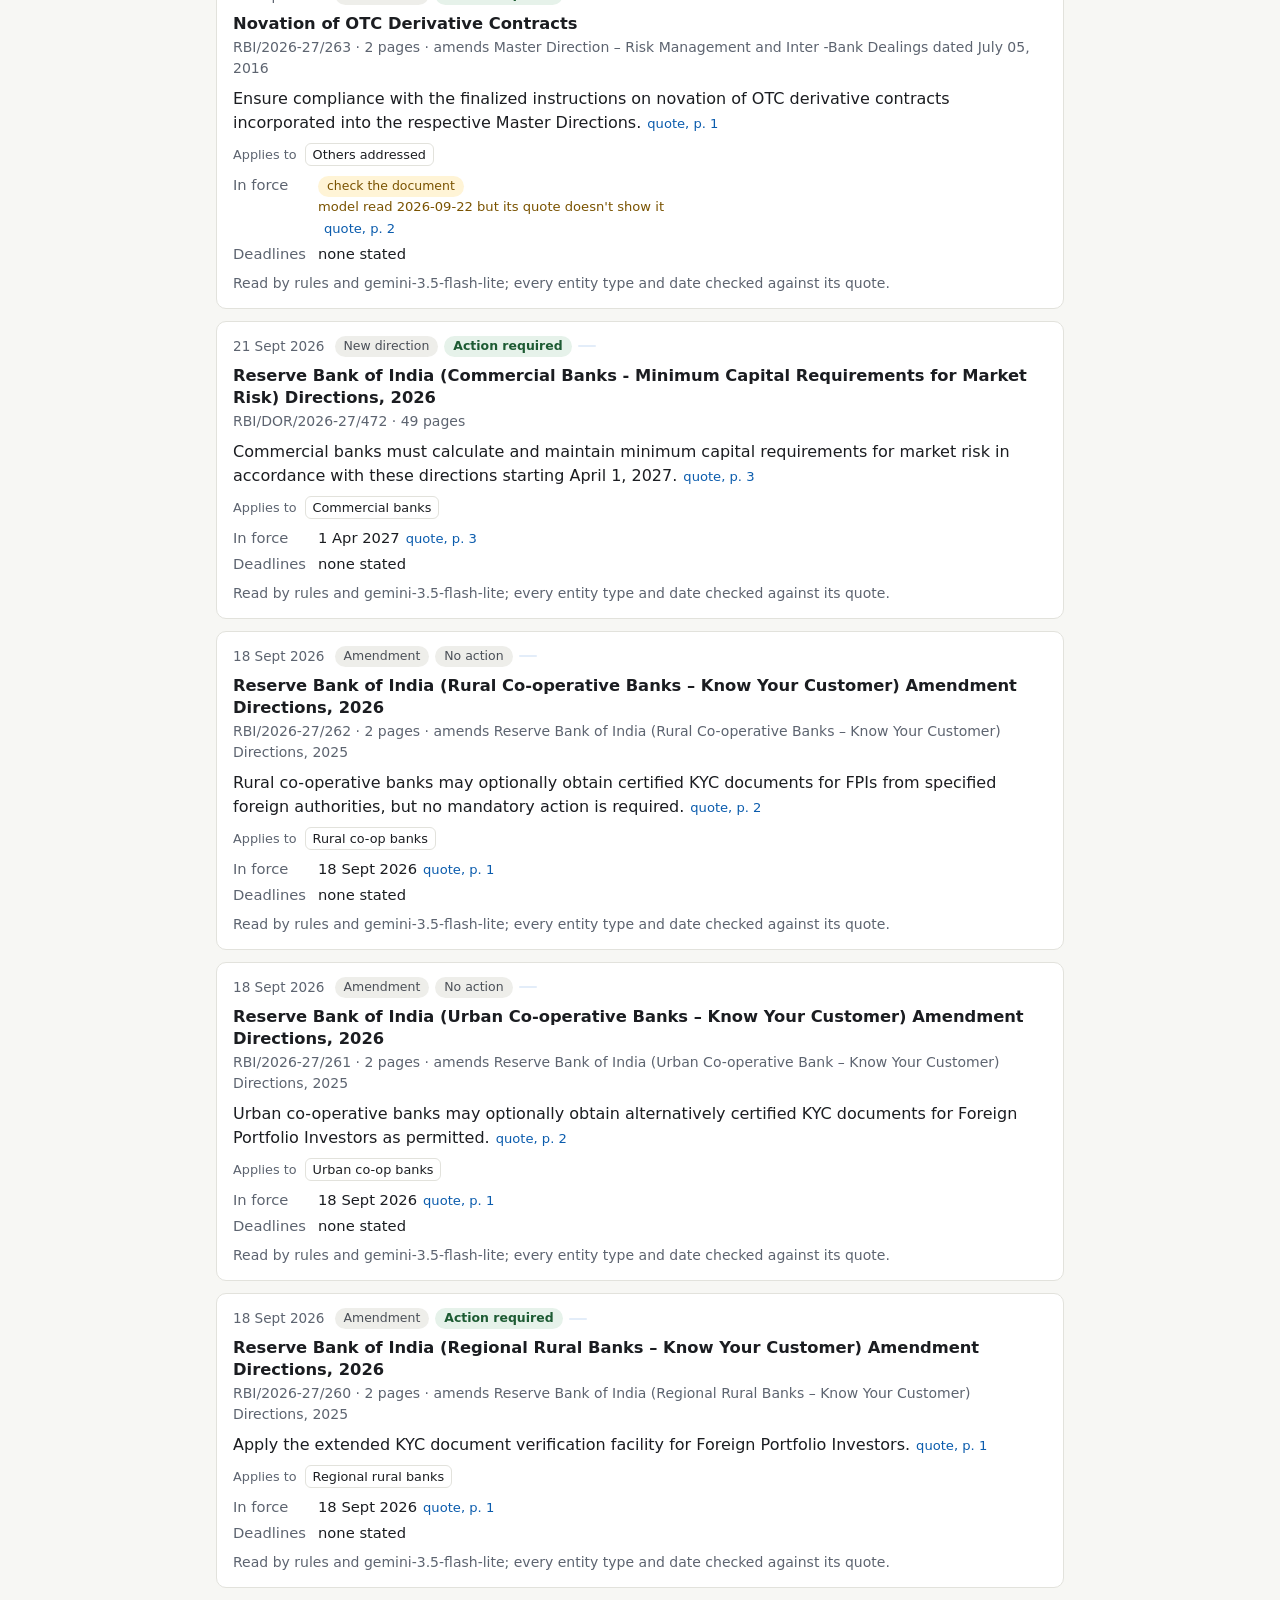
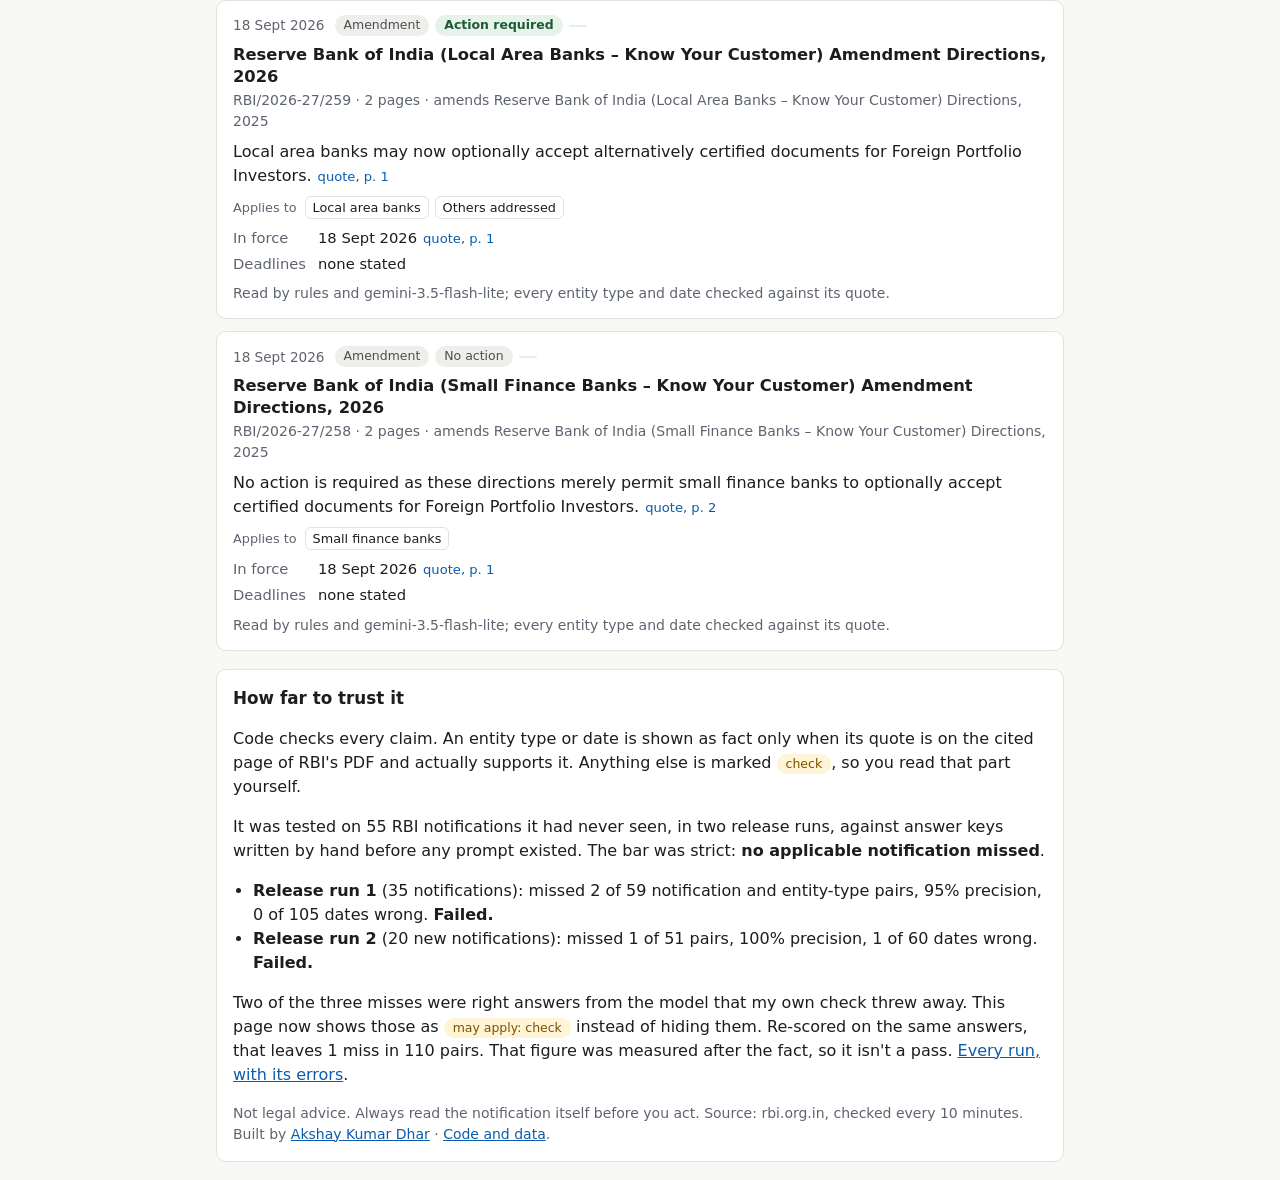
==== commit 2d37755e: "Site: send no referrer, so RBI PDF links open rbidocs.rbi.org.in resets requests that carry another " ====
--- a/site/index.html
+++ b/site/index.html
@@ -3,6 +3,9 @@
 <head>
 <meta charset="utf-8">
 <meta name="viewport" content="width=device-width, initial-scale=1">
+<!-- RBI's PDF server (rbidocs.rbi.org.in) resets any request that carries a referrer from another
+     site unless the visitor already has its bot-check cookie, so links from here must not send one. -->
+<meta name="referrer" content="no-referrer">
 <title>RBI Circular Radar</title>
 <meta name="description" content="Which new RBI notifications apply to your entity type, what to do, and by when, each with RBI's own words and page.">
 <link rel="stylesheet" href="style.css">
@@ -74,7 +77,7 @@
       <span class="badge act"></span>
       <span class="badge you" hidden></span>
     </div>
-    <h3><a class="title" target="_blank" rel="noopener"></a></h3>
+    <h3><a class="title" target="_blank" rel="noopener noreferrer"></a></h3>
     <p class="rbino"></p>
     <div class="action"></div>
     <div class="applies"><span class="lbl">Applies to</span><span class="chips"></span></div>
